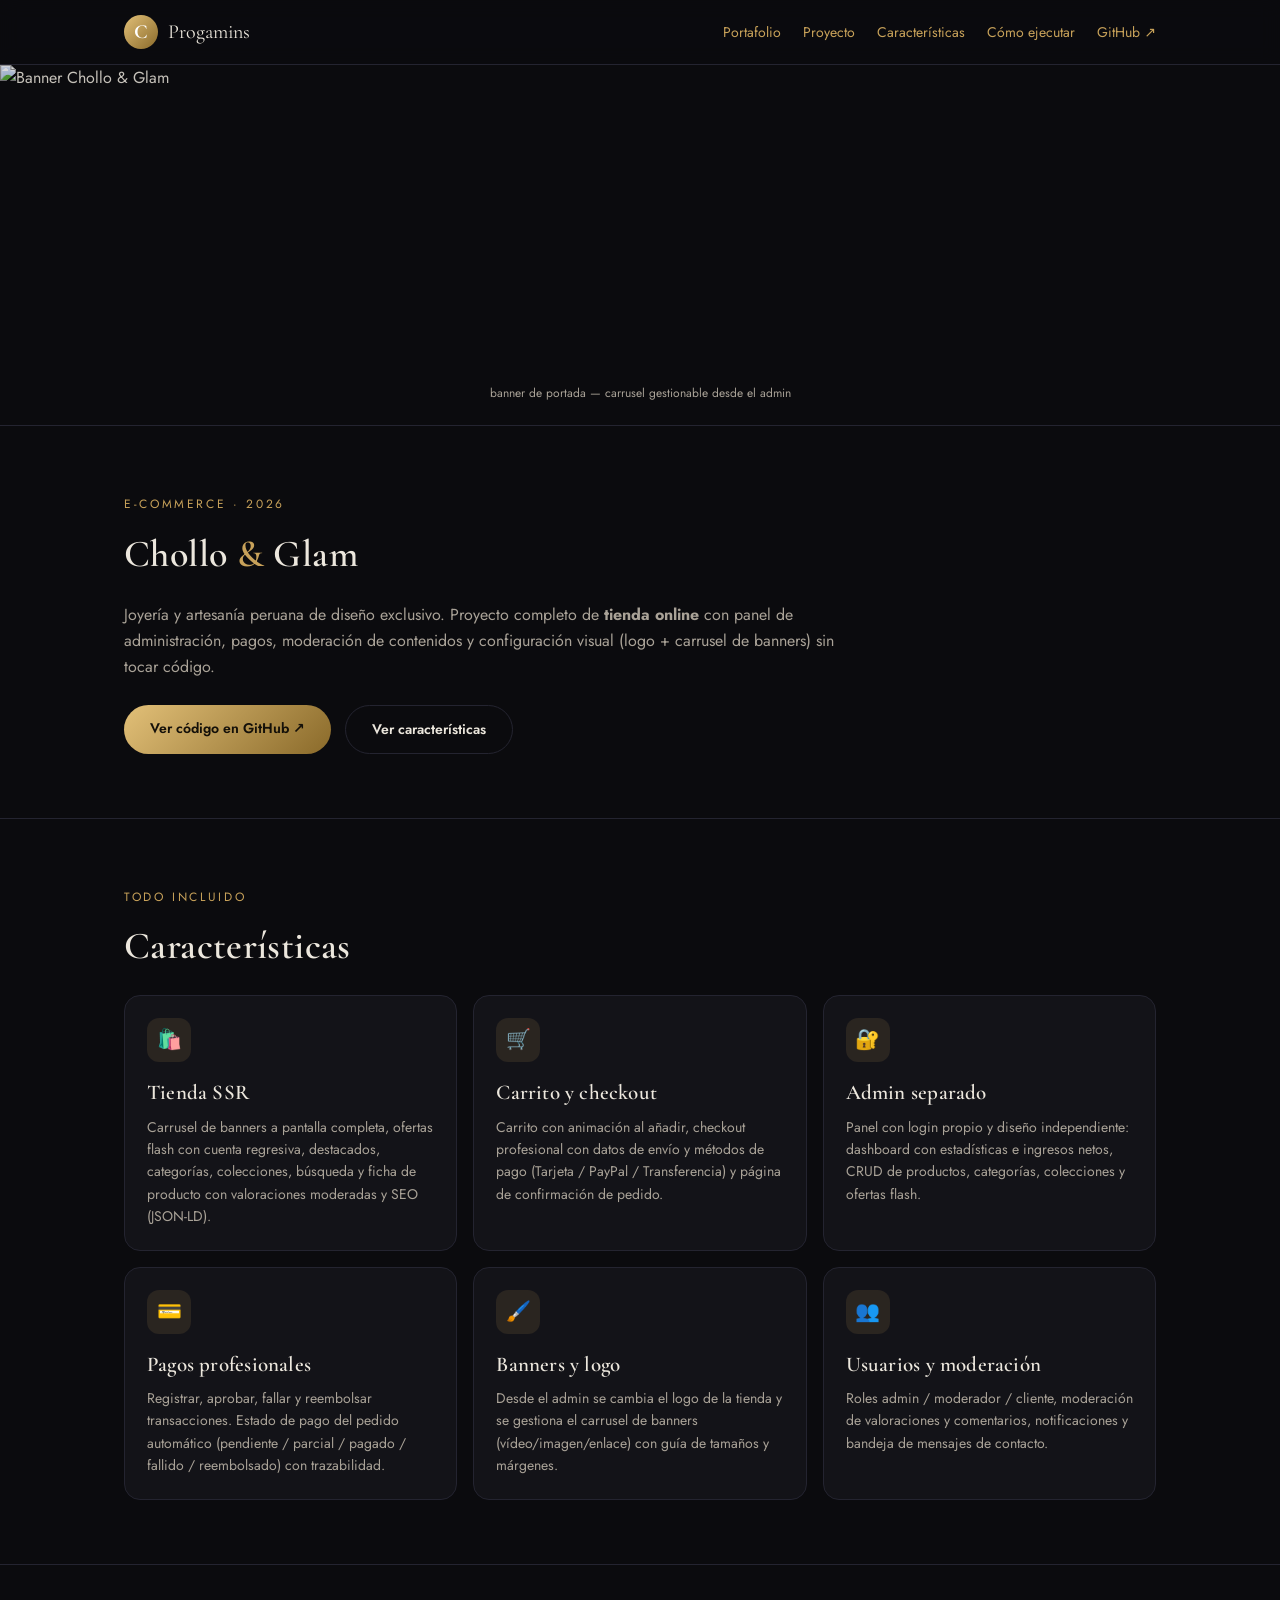
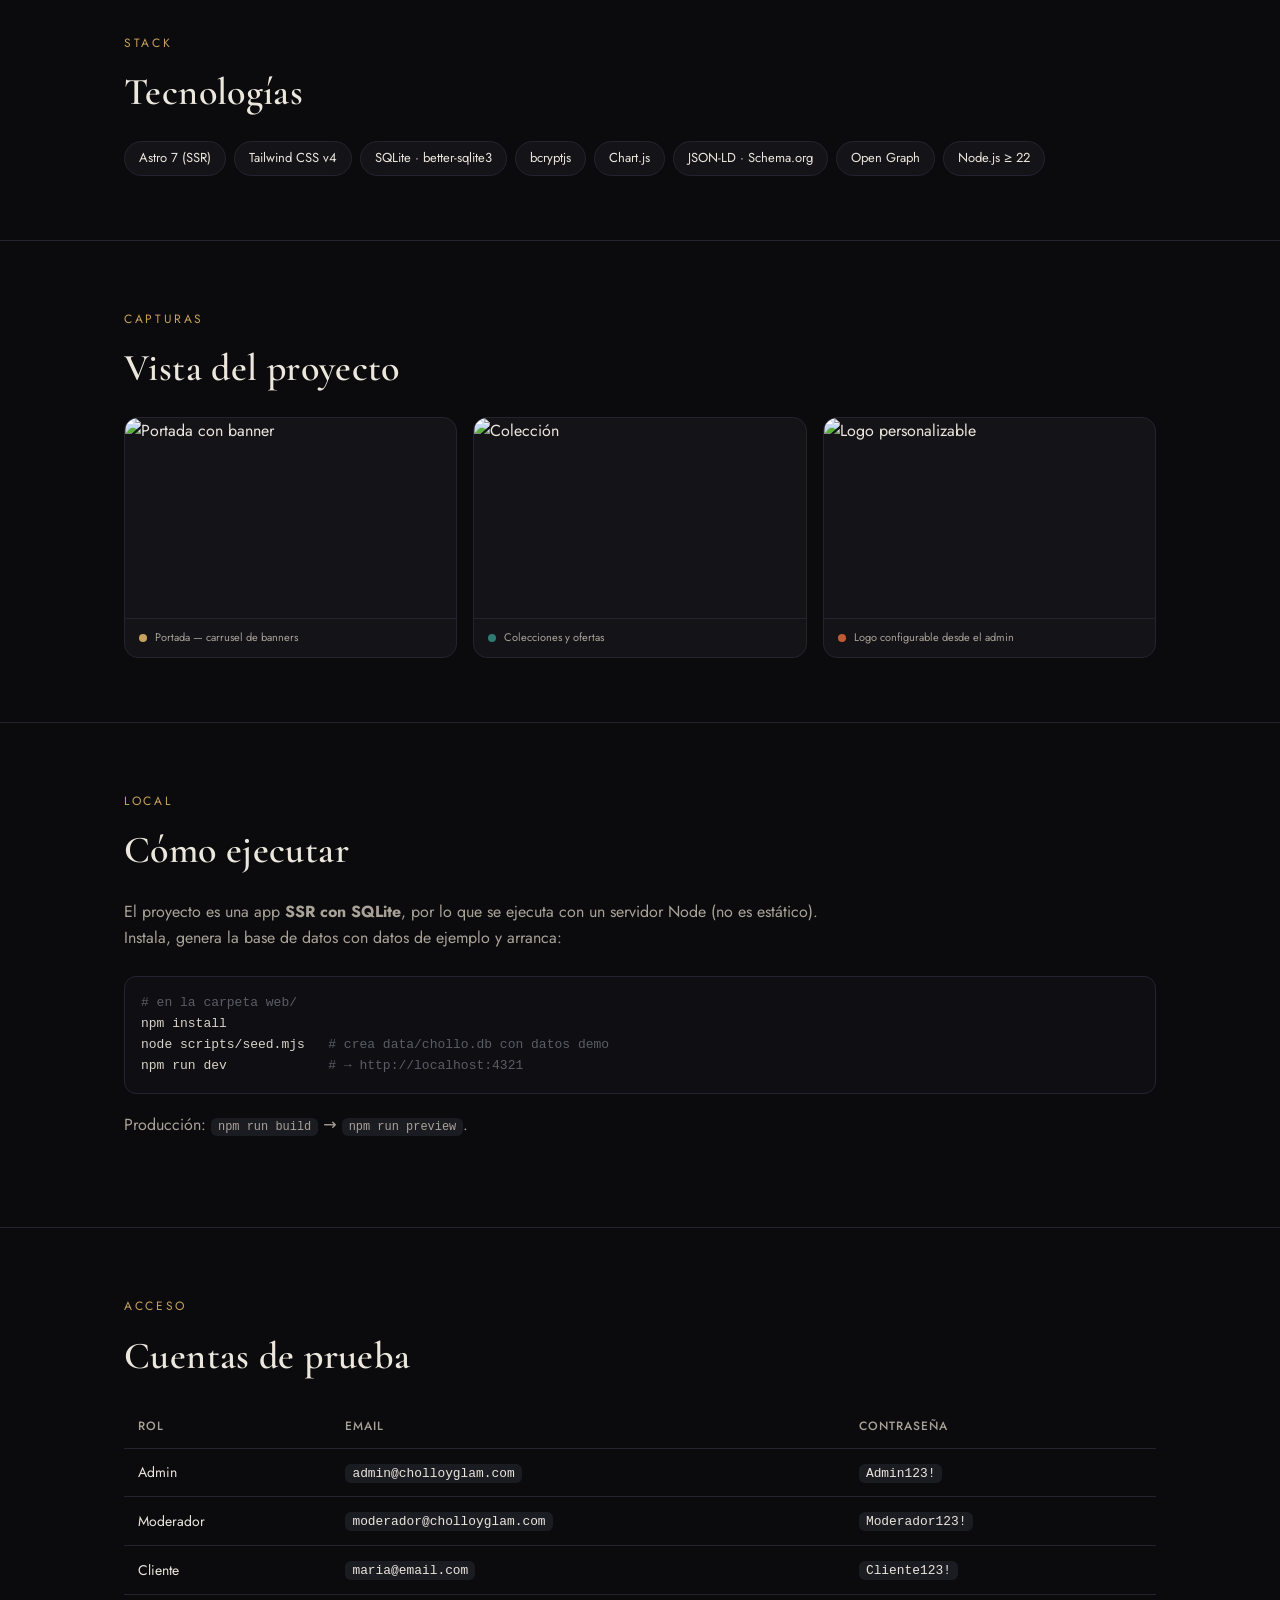
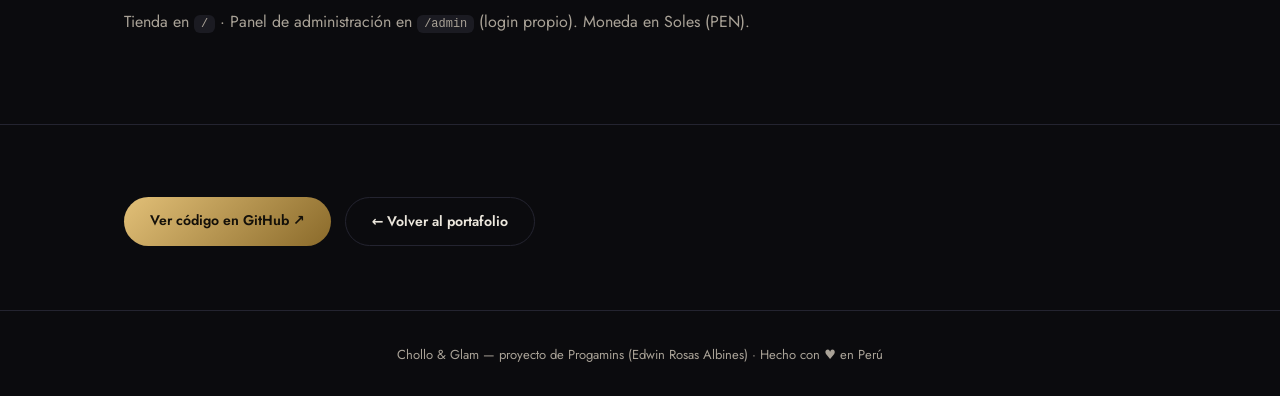
==== chollo/index.html @ 1656e934 "feat: anadir proyecto Chollo & Glam al portafolio - Pagina del proyecto en /chollo/ (explicacion com" ====
<!DOCTYPE html>
<html lang="es">
<head>
<meta charset="UTF-8">
<meta name="viewport" content="width=device-width, initial-scale=1.0">
<title>Chollo &amp; Glam · Joyería y artesanía peruana · Proyecto</title>
<meta name="description" content="Chollo & Glam — E-commerce de joyería peruana. Astro 7 SSR + Tailwind CSS v4 + SQLite. Tienda, panel admin con pagos, carrusel de banners y logo configurables.">
<meta name="robots" content="index, follow">
<meta name="theme-color" content="#0b0b0e">
<link rel="canonical" href="https://progamins.github.io/chollo/">
<meta property="og:type" content="website">
<meta property="og:title" content="Chollo & Glam · E-commerce de joyería peruana">
<meta property="og:description" content="Tienda SSR completa: Astro 7 + Tailwind CSS v4 + SQLite, con panel admin de pagos, moderación, carrusel de banners y logo configurables.">
<meta property="og:image" content="https://raw.githubusercontent.com/progamins/website/main/web/public/uploads/productos/banner1.png">
<link rel="preconnect" href="https://fonts.googleapis.com">
<link rel="preconnect" href="https://fonts.gstatic.com" crossorigin>
<link href="https://fonts.googleapis.com/css2?family=Cormorant+Garamond:wght@400;500;600;700&family=Jost:wght@300;400;500;600;700&display=swap" rel="stylesheet">
<style>
  :root{
    --bg:#0b0b0e; --panel:#131318; --panel2:#191920; --line:#242430;
    --gold:#c8a25a; --gold-l:#e2c078; --gold-d:#8a6a2a; --bronce:#c05a34; --ande:#2f7a72;
    --tx:#ece7dd; --mut:#a9a297;
  }
  *{box-sizing:border-box;margin:0;padding:0}
  body{background:var(--bg);color:var(--tx);font-family:'Jost',system-ui,sans-serif;line-height:1.6;-webkit-font-smoothing:antialiased}
  h1,h2,h3,.serif{font-family:'Cormorant Garamond',Georgia,serif;font-weight:600;letter-spacing:.01em}
  a{color:var(--gold);text-decoration:none}
  a:hover{color:var(--gold-l)}
  .wrap{max-width:1080px;margin:0 auto;padding:0 24px}
  .gold{color:var(--gold)}
  /* nav */
  nav{position:sticky;top:0;z-index:50;background:rgba(11,11,14,.86);backdrop-filter:blur(10px);border-bottom:1px solid var(--line)}
  .nav-in{display:flex;align-items:center;justify-content:space-between;height:64px}
  .brand{display:flex;align-items:center;gap:10px;color:var(--tx);font-family:'Cormorant Garamond',serif;font-size:20px}
  .logo{width:34px;height:34px;border-radius:50%;display:flex;align-items:center;justify-content:center;font-family:'Cormorant Garamond',serif;font-weight:700;color:#fff;background:linear-gradient(135deg,var(--gold-l),var(--gold-d))}
  .nav-links{display:flex;gap:22px;font-size:14px}
  .pill{border:1px solid var(--line);border-radius:999px;padding:2px 10px;font-size:11px;letter-spacing:.06em;text-transform:uppercase;color:var(--mut)}
  .pill-live{color:#7ddc87;border-color:#2c5233;background:rgba(125,220,135,.08)}
  /* hero banner */
  .banner{height:360px;overflow:hidden;position:relative;display:flex;align-items:flex-end}
  .banner img{position:absolute;inset:0;width:100%;height:100%;object-fit:cover;object-position:center}
  .banner .overlay{position:absolute;inset:0;background:linear-gradient(180deg,rgba(11,11,14,.15) 0%,rgba(11,11,14,.55) 60%,var(--bg) 100%)}
  .banner .cap{position:relative;z-index:2;padding:0 0 22px;font-size:12px;color:var(--mut)}
  /* sections */
  section{padding:64px 0;border-top:1px solid var(--line)}
  .kicker{font-size:12px;letter-spacing:.22em;text-transform:uppercase;color:var(--gold)}
  h2{font-size:38px;margin:8px 0 18px}
  .lead{color:var(--mut);max-width:720px;margin-bottom:26px}
  /* grid cards */
  .grid{display:grid;grid-template-columns:repeat(auto-fit,minmax(250px,1fr));gap:16px}
  .card{background:var(--panel);border:1px solid var(--line);border-radius:16px;padding:22px}
  .card .ic{width:44px;height:44px;border-radius:12px;display:flex;align-items:center;justify-content:center;font-size:20px;background:rgba(200,162,90,.12);margin-bottom:14px}
  .card h3{font-size:21px}
  .card p{color:var(--mut);font-size:14px;margin-top:6px}
  .chips{display:flex;flex-wrap:wrap;gap:8px}
  .chip{border:1px solid var(--line);background:var(--panel);border-radius:999px;padding:6px 14px;font-size:13px}
  /* media */
  .shots{display:grid;grid-template-columns:repeat(auto-fit,minmax(300px,1fr));gap:16px}
  .shot{background:var(--panel);border:1px solid var(--line);border-radius:14px;overflow:hidden}
  .shot img{width:100%;height:200px;object-fit:cover;display:block}
  .shot .bar{display:flex;align-items:center;gap:8px;padding:10px 14px;border-top:1px solid var(--line);font-size:11px;color:var(--mut)}
  .shot .bar .dot{width:8px;height:8px;border-radius:50%}
  /* code + table */
  pre{background:#0e0e13;border:1px solid var(--line);border-radius:12px;padding:16px;overflow-x:auto;font-size:13px;color:#d9d4c8}
  pre .c{color:#5c5c66}
  table{width:100%;border-collapse:collapse;font-size:14px}
  th,td{text-align:left;padding:12px 14px;border-bottom:1px solid var(--line)}
  th{color:var(--mut);font-weight:500;font-size:12px;text-transform:uppercase;letter-spacing:.08em}
  code{background:#1b1b22;border-radius:6px;padding:2px 7px;font-size:.92em}
  .btn{display:inline-block;border-radius:999px;padding:12px 26px;font-size:14px;font-weight:600}
  .btn-gold{background:linear-gradient(135deg,var(--gold-l),var(--gold-d));color:#141009}
  .btn-ghost{border:1px solid var(--line);color:var(--tx)}
  .cta{display:flex;gap:14px;flex-wrap:wrap;margin-top:8px}
  footer{border-top:1px solid var(--line);padding:34px 0;text-align:center;color:var(--mut);font-size:13px}
  @media(max-width:640px){ .banner{height:220px} h2{font-size:30px} .nav-links{display:none} }
</style>
</head>
<body>

<nav>
  <div class="wrap nav-in">
    <a class="brand" href="https://progamins.github.io/"><span class="logo">C</span> Progamins</a>
    <div class="nav-links">
      <a href="https://progamins.github.io/">Portafolio</a>
      <a href="#overview">Proyecto</a>
      <a href="#features">Características</a>
      <a href="#run">Cómo ejecutar</a>
      <a href="https://github.com/progamins/website" target="_blank" rel="noopener">GitHub ↗</a>
    </div>
  </div>
</nav>

<header class="banner">
  <img src="https://raw.githubusercontent.com/progamins/website/main/web/public/uploads/productos/banner1.png" alt="Banner Chollo & Glam">
  <div class="overlay"></div>
  <div class="wrap cap">banner de portada — carrusel gestionable desde el admin</div>
</header>

<section id="overview">
  <div class="wrap">
    <span class="kicker">E-commerce · 2026</span>
    <h2>Chollo <span class="gold">&amp;</span> Glam</h2>
    <p class="lead">Joyería y artesanía peruana de diseño exclusivo. Proyecto completo de <b>tienda online</b> con panel de administración, pagos, moderación de contenidos y configuración visual (logo + carrusel de banners) sin tocar código.</p>
    <div class="cta">
      <a class="btn btn-gold" href="https://github.com/progamins/website" target="_blank" rel="noopener">Ver código en GitHub ↗</a>
      <a class="btn btn-ghost" href="#features">Ver características</a>
    </div>
  </div>
</section>

<section id="features">
  <div class="wrap">
    <span class="kicker">Todo incluido</span>
    <h2>Características</h2>
    <div class="grid">
      <div class="card"><div class="ic">🛍️</div><h3>Tienda SSR</h3><p>Carrusel de banners a pantalla completa, ofertas flash con cuenta regresiva, destacados, categorías, colecciones, búsqueda y ficha de producto con valoraciones moderadas y SEO (JSON-LD).</p></div>
      <div class="card"><div class="ic">🛒</div><h3>Carrito y checkout</h3><p>Carrito con animación al añadir, checkout profesional con datos de envío y métodos de pago (Tarjeta / PayPal / Transferencia) y página de confirmación de pedido.</p></div>
      <div class="card"><div class="ic">🔐</div><h3>Admin separado</h3><p>Panel con login propio y diseño independiente: dashboard con estadísticas e ingresos netos, CRUD de productos, categorías, colecciones y ofertas flash.</p></div>
      <div class="card"><div class="ic">💳</div><h3>Pagos profesionales</h3><p>Registrar, aprobar, fallar y reembolsar transacciones. Estado de pago del pedido automático (pendiente / parcial / pagado / fallido / reembolsado) con trazabilidad.</p></div>
      <div class="card"><div class="ic">🖌️</div><h3>Banners y logo</h3><p>Desde el admin se cambia el logo de la tienda y se gestiona el carrusel de banners (vídeo/imagen/enlace) con guía de tamaños y márgenes.</p></div>
      <div class="card"><div class="ic">👥</div><h3>Usuarios y moderación</h3><p>Roles admin / moderador / cliente, moderación de valoraciones y comentarios, notificaciones y bandeja de mensajes de contacto.</p></div>
    </div>
  </div>
</section>

<section>
  <div class="wrap">
    <span class="kicker">Stack</span>
    <h2>Tecnologías</h2>
    <div class="chips">
      <span class="chip">Astro 7 (SSR)</span><span class="chip">Tailwind CSS v4</span><span class="chip">SQLite · better-sqlite3</span><span class="chip">bcryptjs</span><span class="chip">Chart.js</span><span class="chip">JSON-LD · Schema.org</span><span class="chip">Open Graph</span><span class="chip">Node.js ≥ 22</span>
    </div>
  </div>
</section>

<section>
  <div class="wrap">
    <span class="kicker">Capturas</span>
    <h2>Vista del proyecto</h2>
    <div class="shots">
      <div class="shot">
        <img src="https://raw.githubusercontent.com/progamins/website/main/web/public/uploads/productos/banner1.png" alt="Portada con banner" loading="lazy">
        <div class="bar"><span class="dot" style="background:var(--gold)"></span> Portada — carrusel de banners</div>
      </div>
      <div class="shot">
        <img src="https://raw.githubusercontent.com/progamins/website/main/web/public/uploads/productos/coleccionE.png" alt="Colección" loading="lazy">
        <div class="bar"><span class="dot" style="background:var(--ande)"></span> Colecciones y ofertas</div>
      </div>
      <div class="shot">
        <img src="https://raw.githubusercontent.com/progamins/website/main/web/public/uploads/productos/haruki_logo.png" alt="Logo personalizable" loading="lazy">
        <div class="bar"><span class="dot" style="background:var(--bronce)"></span> Logo configurable desde el admin</div>
      </div>
    </div>
  </div>
</section>

<section id="run">
  <div class="wrap">
    <span class="kicker">Local</span>
    <h2>Cómo ejecutar</h2>
    <p class="lead">El proyecto es una app <b>SSR con SQLite</b>, por lo que se ejecuta con un servidor Node (no es estático). Instala, genera la base de datos con datos de ejemplo y arranca:</p>
    <pre><span class="c"># en la carpeta web/</span>
npm install
node scripts/seed.mjs   <span class="c"># crea data/chollo.db con datos demo</span>
npm run dev             <span class="c"># → http://localhost:4321</span></pre>
    <p class="lead" style="margin-top:18px">Producción: <code>npm run build</code> → <code>npm run preview</code>.</p>
  </div>
</section>

<section>
  <div class="wrap">
    <span class="kicker">Acceso</span>
    <h2>Cuentas de prueba</h2>
    <table>
      <thead><tr><th>Rol</th><th>Email</th><th>Contraseña</th></tr></thead>
      <tbody>
        <tr><td>Admin</td><td><code>admin@cholloyglam.com</code></td><td><code>Admin123!</code></td></tr>
        <tr><td>Moderador</td><td><code>moderador@cholloyglam.com</code></td><td><code>Moderador123!</code></td></tr>
        <tr><td>Cliente</td><td><code>maria@email.com</code></td><td><code>Cliente123!</code></td></tr>
      </tbody>
    </table>
    <p class="lead" style="margin-top:14px">Tienda en <code>/</code> · Panel de administración en <code>/admin</code> (login propio). Moneda en Soles (PEN).</p>
  </div>
</section>

<section>
  <div class="wrap">
    <div class="cta">
      <a class="btn btn-gold" href="https://github.com/progamins/website" target="_blank" rel="noopener">Ver código en GitHub ↗</a>
      <a class="btn btn-ghost" href="https://progamins.github.io/">← Volver al portafolio</a>
    </div>
  </div>
</section>

<footer>
  <div class="wrap">Chollo &amp; Glam — proyecto de Progamins (Edwin Rosas Albines) · Hecho con ♥ en Perú</div>
</footer>

</body>
</html>
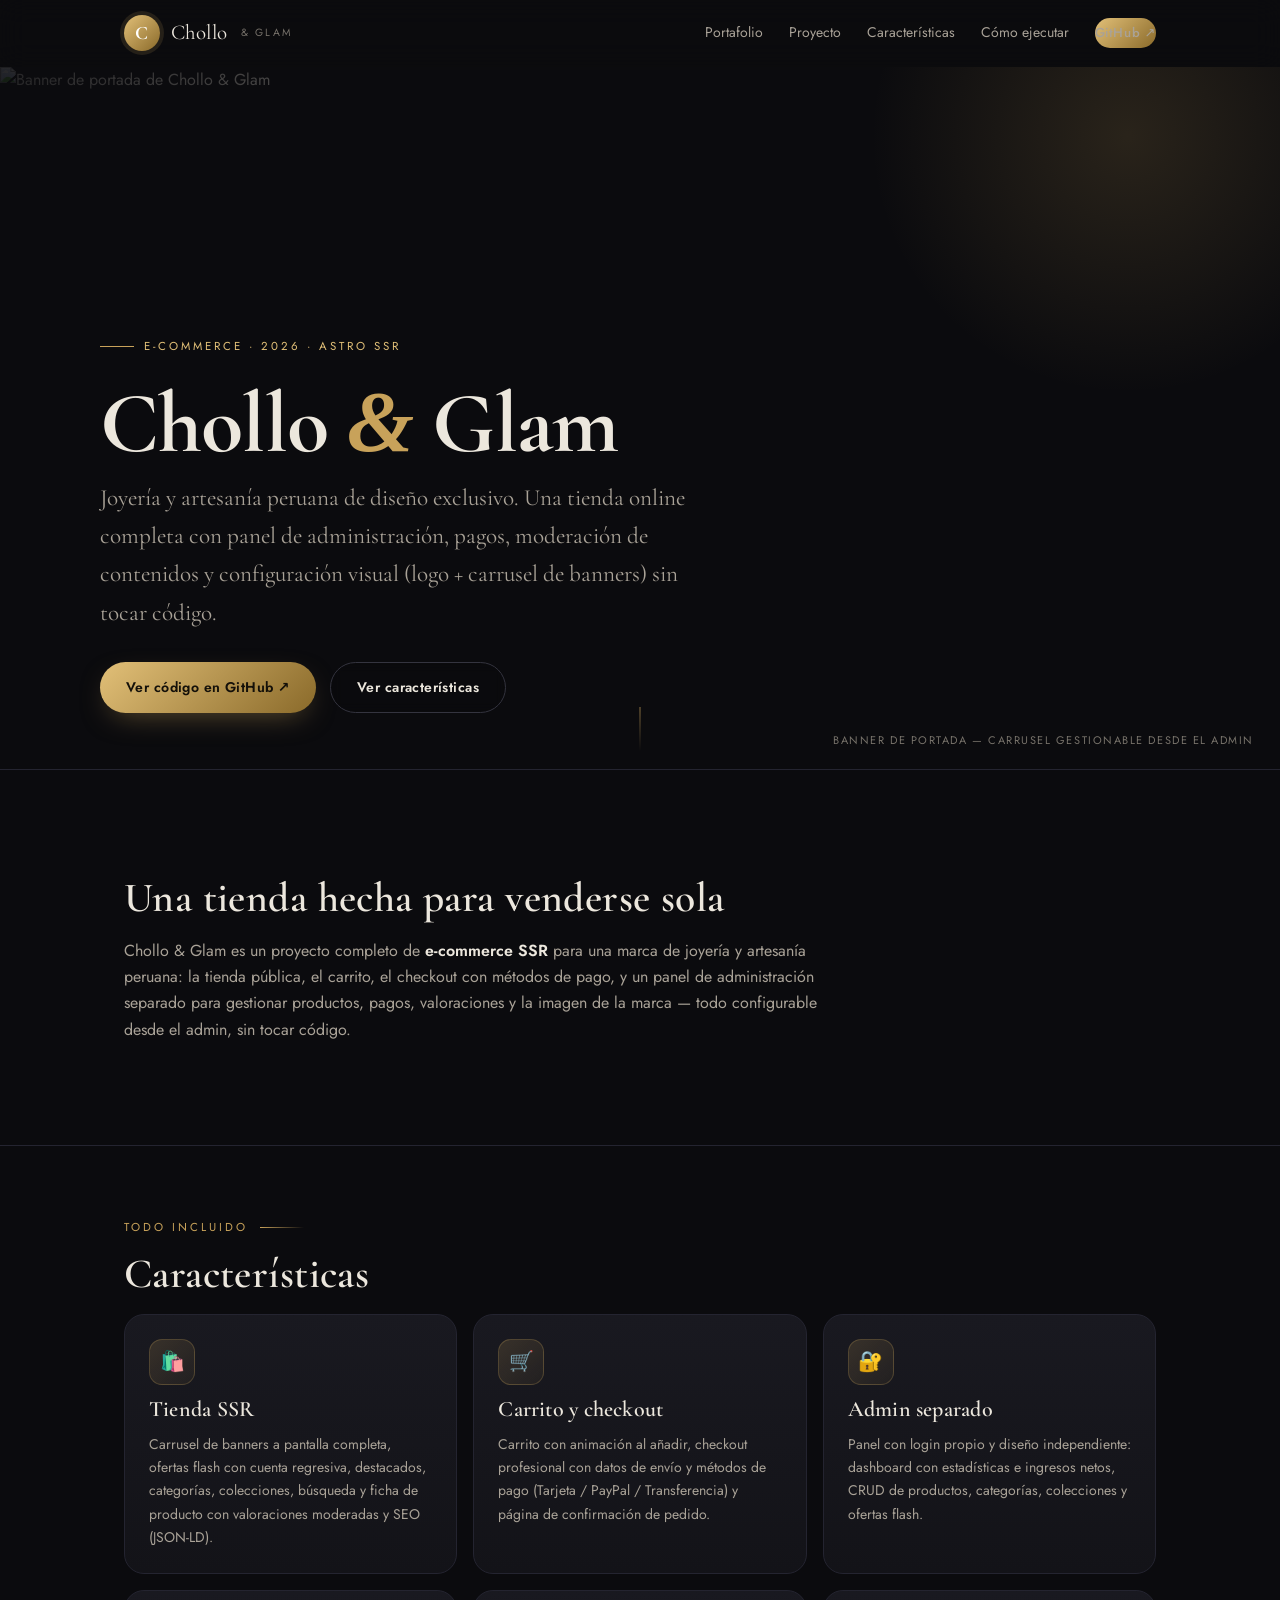
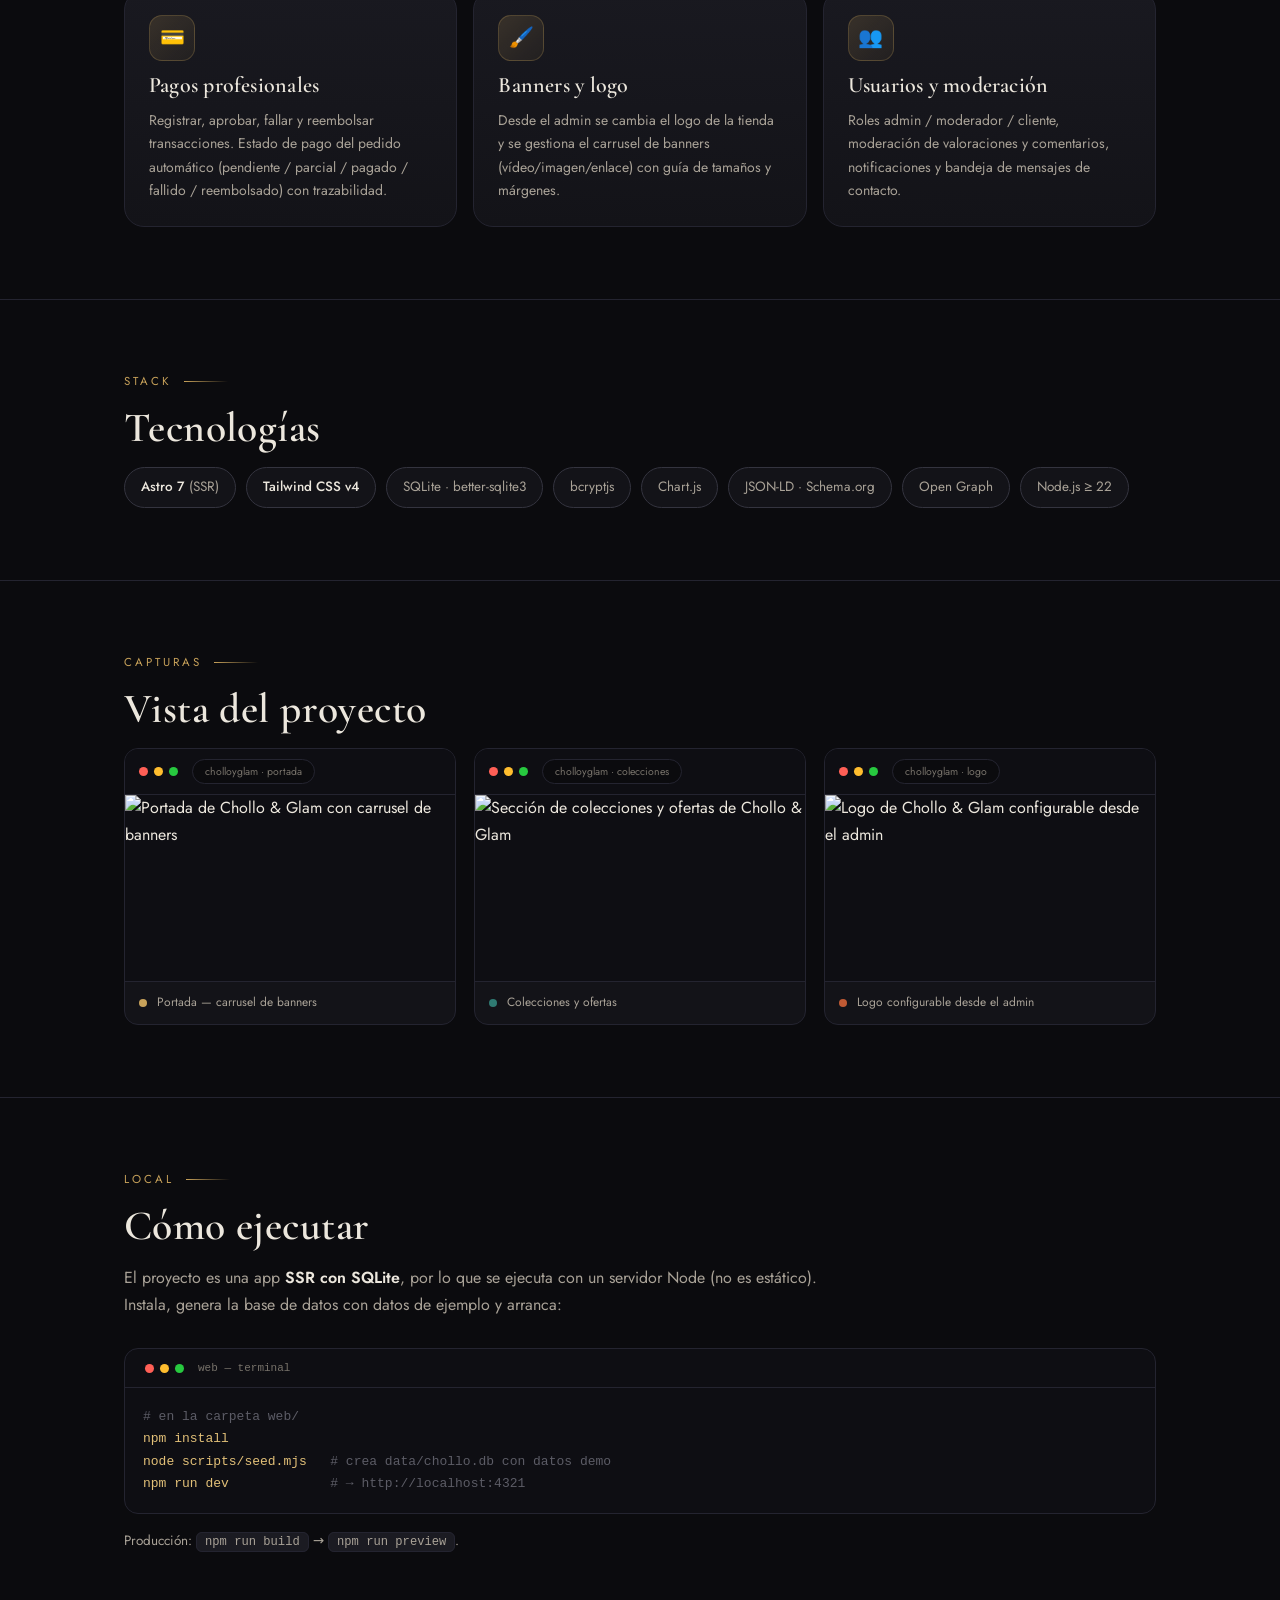
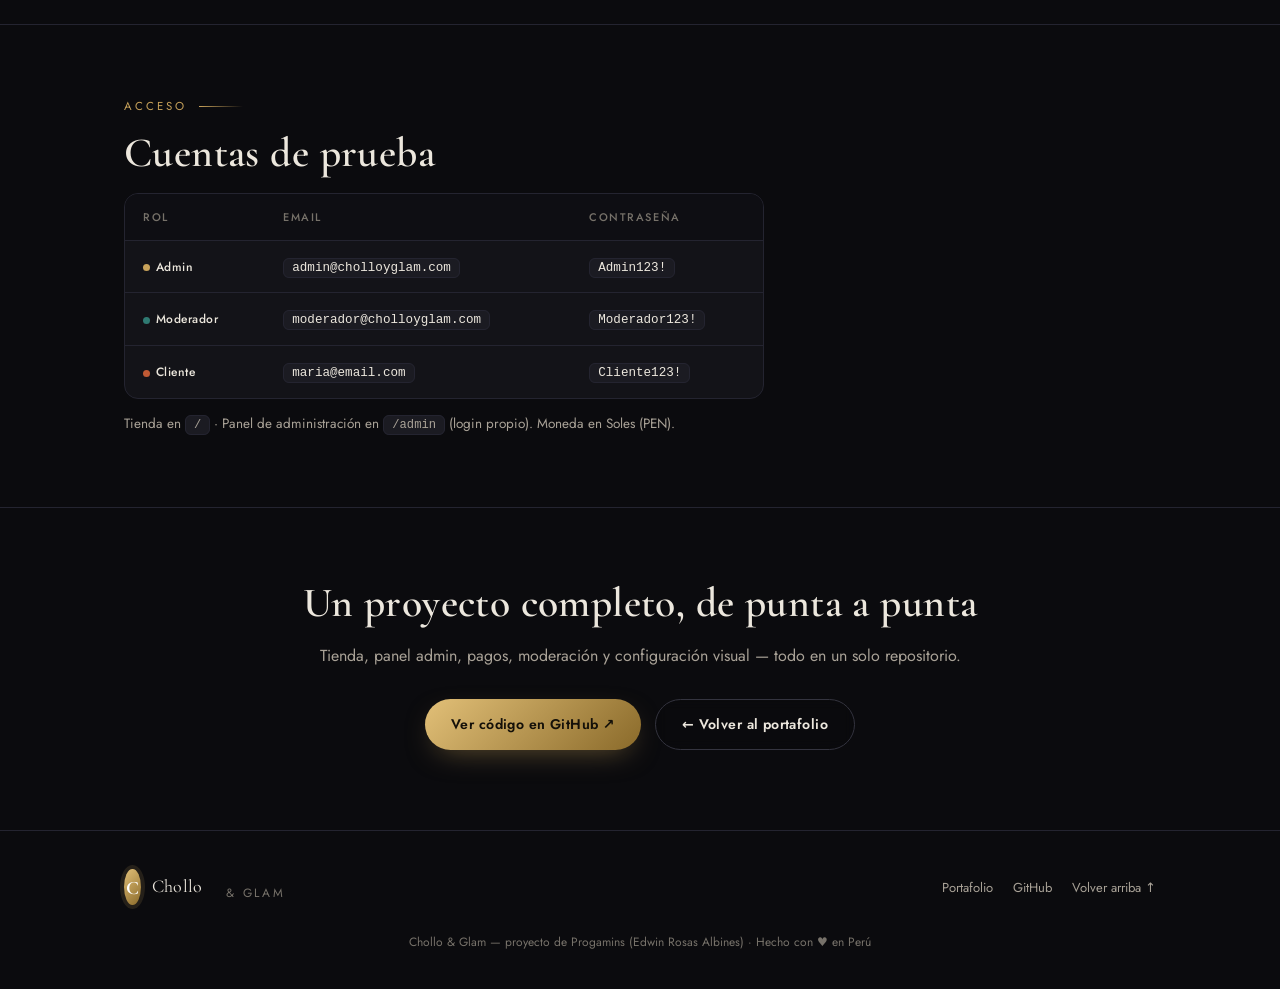
==== commit 9a88db02: "feat: rediseña la página del proyecto Chollo & Glam" ====
--- a/chollo/index.html
+++ b/chollo/index.html
@@ -17,137 +17,239 @@
 <link href="https://fonts.googleapis.com/css2?family=Cormorant+Garamond:wght@400;500;600;700&family=Jost:wght@300;400;500;600;700&display=swap" rel="stylesheet">
 <style>
   :root{
-    --bg:#0b0b0e; --panel:#131318; --panel2:#191920; --line:#242430;
+    --bg:#0b0b0e; --panel:#131318; --panel2:#191920; --line:#242430; --line-strong:#34343f;
     --gold:#c8a25a; --gold-l:#e2c078; --gold-d:#8a6a2a; --bronce:#c05a34; --ande:#2f7a72;
-    --tx:#ece7dd; --mut:#a9a297;
-  }
-  *{box-sizing:border-box;margin:0;padding:0}
-  body{background:var(--bg);color:var(--tx);font-family:'Jost',system-ui,sans-serif;line-height:1.6;-webkit-font-smoothing:antialiased}
-  h1,h2,h3,.serif{font-family:'Cormorant Garamond',Georgia,serif;font-weight:600;letter-spacing:.01em}
+    --tx:#ece7dd; --mut:#a9a297; --dim:#77726a;
+    --ease:cubic-bezier(0.16,1,0.30,1);
+    --r-sm:10px; --r-md:14px; --r-lg:20px; --r-pill:999px;
+  }
+  *,*::before,*::after{box-sizing:border-box;margin:0;padding:0}
+  html{scroll-behavior:smooth;scroll-padding-top:84px}
+  body{background:var(--bg);color:var(--tx);font-family:'Jost',system-ui,sans-serif;line-height:1.65;-webkit-font-smoothing:antialiased;overflow-x:hidden}
+  h1,h2,h3,.serif{font-family:'Cormorant Garamond',Georgia,serif;font-weight:600;letter-spacing:.01em;line-height:1.12}
   a{color:var(--gold);text-decoration:none}
   a:hover{color:var(--gold-l)}
+  img{display:block;max-width:100%}
+  ::selection{background:rgba(200,162,90,.30)}
+  :focus-visible{outline:2px solid var(--gold);outline-offset:3px;border-radius:4px}
   .wrap{max-width:1080px;margin:0 auto;padding:0 24px}
   .gold{color:var(--gold)}
-  /* nav */
-  nav{position:sticky;top:0;z-index:50;background:rgba(11,11,14,.86);backdrop-filter:blur(10px);border-bottom:1px solid var(--line)}
-  .nav-in{display:flex;align-items:center;justify-content:space-between;height:64px}
-  .brand{display:flex;align-items:center;gap:10px;color:var(--tx);font-family:'Cormorant Garamond',serif;font-size:20px}
-  .logo{width:34px;height:34px;border-radius:50%;display:flex;align-items:center;justify-content:center;font-family:'Cormorant Garamond',serif;font-weight:700;color:#fff;background:linear-gradient(135deg,var(--gold-l),var(--gold-d))}
-  .nav-links{display:flex;gap:22px;font-size:14px}
-  .pill{border:1px solid var(--line);border-radius:999px;padding:2px 10px;font-size:11px;letter-spacing:.06em;text-transform:uppercase;color:var(--mut)}
+
+  /* ── Skip link ── */
+  .skip{position:fixed;top:-60px;left:16px;z-index:200;background:var(--panel2);border:1px solid var(--line-strong);padding:10px 16px;font-size:13px;border-radius:var(--r-sm);transition:top .2s}
+  .skip:focus{top:16px;color:var(--tx)}
+
+  /* ── Nav ── */
+  nav{position:sticky;top:0;z-index:100;background:rgba(11,11,14,.82);backdrop-filter:blur(14px) saturate(160%);-webkit-backdrop-filter:blur(14px) saturate(160%);border-bottom:1px solid transparent;transition:border-color .3s,background .3s}
+  nav.scrolled{border-bottom-color:var(--line)}
+  .nav-in{display:flex;align-items:center;justify-content:space-between;height:66px}
+  .brand{display:flex;align-items:center;gap:11px;color:var(--tx);font-family:'Cormorant Garamond',serif;font-size:21px;letter-spacing:.02em}
+  .brand small{font-family:'Jost',sans-serif;font-size:10.5px;letter-spacing:.22em;text-transform:uppercase;color:var(--dim);margin-left:2px}
+  .logo{width:36px;height:36px;border-radius:50%;display:flex;align-items:center;justify-content:center;font-family:'Cormorant Garamond',serif;font-weight:700;font-size:19px;color:#fff;background:linear-gradient(135deg,var(--gold-l),var(--gold-d));box-shadow:0 0 0 4px rgba(200,162,90,.14)}
+  .nav-links{display:flex;align-items:center;gap:26px;font-size:14px}
+  .nav-links a{color:var(--mut);position:relative;padding:4px 0;transition:color .2s}
+  .nav-links a::after{content:"";position:absolute;left:0;bottom:-2px;width:100%;height:1px;background:var(--gold);transform:scaleX(0);transform-origin:left;transition:transform .25s var(--ease)}
+  .nav-links a:hover,.nav-links a.active{color:var(--tx)}
+  .nav-links a:hover::after,.nav-links a.active::after{transform:scaleX(1)}
+  .pill{border:1px solid var(--line-strong);border-radius:var(--r-pill);padding:2px 11px;font-size:10.5px;letter-spacing:.08em;text-transform:uppercase;color:var(--mut);white-space:nowrap}
   .pill-live{color:#7ddc87;border-color:#2c5233;background:rgba(125,220,135,.08)}
-  /* hero banner */
-  .banner{height:360px;overflow:hidden;position:relative;display:flex;align-items:flex-end}
-  .banner img{position:absolute;inset:0;width:100%;height:100%;object-fit:cover;object-position:center}
-  .banner .overlay{position:absolute;inset:0;background:linear-gradient(180deg,rgba(11,11,14,.15) 0%,rgba(11,11,14,.55) 60%,var(--bg) 100%)}
-  .banner .cap{position:relative;z-index:2;padding:0 0 22px;font-size:12px;color:var(--mut)}
-  /* sections */
-  section{padding:64px 0;border-top:1px solid var(--line)}
-  .kicker{font-size:12px;letter-spacing:.22em;text-transform:uppercase;color:var(--gold)}
-  h2{font-size:38px;margin:8px 0 18px}
-  .lead{color:var(--mut);max-width:720px;margin-bottom:26px}
-  /* grid cards */
-  .grid{display:grid;grid-template-columns:repeat(auto-fit,minmax(250px,1fr));gap:16px}
-  .card{background:var(--panel);border:1px solid var(--line);border-radius:16px;padding:22px}
-  .card .ic{width:44px;height:44px;border-radius:12px;display:flex;align-items:center;justify-content:center;font-size:20px;background:rgba(200,162,90,.12);margin-bottom:14px}
-  .card h3{font-size:21px}
-  .card p{color:var(--mut);font-size:14px;margin-top:6px}
-  .chips{display:flex;flex-wrap:wrap;gap:8px}
-  .chip{border:1px solid var(--line);background:var(--panel);border-radius:999px;padding:6px 14px;font-size:13px}
-  /* media */
-  .shots{display:grid;grid-template-columns:repeat(auto-fit,minmax(300px,1fr));gap:16px}
-  .shot{background:var(--panel);border:1px solid var(--line);border-radius:14px;overflow:hidden}
-  .shot img{width:100%;height:200px;object-fit:cover;display:block}
-  .shot .bar{display:flex;align-items:center;gap:8px;padding:10px 14px;border-top:1px solid var(--line);font-size:11px;color:var(--mut)}
-  .shot .bar .dot{width:8px;height:8px;border-radius:50%}
-  /* code + table */
-  pre{background:#0e0e13;border:1px solid var(--line);border-radius:12px;padding:16px;overflow-x:auto;font-size:13px;color:#d9d4c8}
+  .nav-cta{font-size:13px;font-weight:500;letter-spacing:.04em;background:linear-gradient(135deg,var(--gold-l),var(--gold-d));color:#141009;padding:9px 18px;border-radius:var(--r-pill);transition:transform .2s var(--ease),opacity .2s;white-space:nowrap}
+  .nav-cta:hover{color:#141009;opacity:.9;transform:translateY(-1px)}
+  @media(max-width:820px){ .nav-links{display:none} }
+
+  /* ── Hero ── */
+  .hero{position:relative;min-height:78vh;display:flex;align-items:flex-end;overflow:hidden}
+  .hero img.bg{position:absolute;inset:0;width:100%;height:100%;object-fit:cover;object-position:center}
+  .hero::before{content:"";position:absolute;inset:0;z-index:1;background:
+    linear-gradient(90deg,rgba(11,11,14,.88) 0%,rgba(11,11,14,.55) 45%,rgba(11,11,14,.18) 75%),
+    linear-gradient(0deg,rgba(11,11,14,.92) 0%,rgba(11,11,14,.35) 40%,rgba(11,11,14,.05) 100%)}
+  .hero::after{content:"";position:absolute;z-index:1;top:-30%;right:-10%;width:560px;height:560px;border-radius:50%;background:radial-gradient(circle,rgba(200,162,90,.16),transparent 65%);pointer-events:none}
+  .hero-in{position:relative;z-index:2;width:100%;padding:120px 0 56px}
+  .hero-kick{display:inline-flex;align-items:center;gap:10px;font-size:11.5px;letter-spacing:.26em;text-transform:uppercase;color:var(--gold-l);margin-bottom:18px}
+  .hero-kick::before{content:"";width:34px;height:1px;background:var(--gold)}
+  h1{font-size:clamp(3rem,9vw,5.4rem);font-weight:700;letter-spacing:-.01em;margin-bottom:6px}
+  h1 .amp{color:var(--gold);font-style:italic}
+  .hero-sub{font-family:'Cormorant Garamond',serif;font-size:clamp(1.15rem,2.4vw,1.45rem);color:var(--mut);max-width:56ch;margin-bottom:30px}
+  .cta{display:flex;gap:14px;flex-wrap:wrap}
+  .btn{display:inline-flex;align-items:center;gap:8px;border-radius:var(--r-pill);padding:13px 26px;font-size:14px;font-weight:600;letter-spacing:.03em;transition:transform .2s var(--ease),opacity .2s,border-color .2s;white-space:nowrap}
+  .btn:hover{transform:translateY(-2px)}
+  .btn-gold{background:linear-gradient(135deg,var(--gold-l),var(--gold-d));color:#141009;box-shadow:0 10px 30px -12px rgba(200,162,90,.55)}
+  .btn-gold:hover{color:#141009;opacity:.92}
+  .btn-ghost{border:1px solid var(--line-strong);color:var(--tx);background:rgba(11,11,14,.35);backdrop-filter:blur(6px)}
+  .btn-ghost:hover{border-color:var(--gold);color:var(--gold-l)}
+  .hero-cap{position:absolute;right:26px;bottom:20px;z-index:2;font-size:11px;letter-spacing:.14em;text-transform:uppercase;color:var(--dim)}
+  .scroll-hint{position:absolute;left:50%;bottom:18px;transform:translateX(-50%);z-index:2;width:1px;height:44px;background:linear-gradient(180deg,var(--gold),transparent);opacity:.7;animation:drift 2.4s var(--ease) infinite}
+  @keyframes drift{0%,100%{transform:translate(-50%,0);opacity:.7}50%{transform:translate(-50%,8px);opacity:.25}}
+  @media(max-width:640px){ .hero{min-height:68vh} .hero-in{padding:96px 0 44px} .hero-cap{display:none} }
+
+  /* ── Sections ── */
+  section{padding:72px 0;border-top:1px solid var(--line)}
+  .kicker{display:flex;align-items:center;gap:12px;font-size:11.5px;letter-spacing:.26em;text-transform:uppercase;color:var(--gold);margin-bottom:14px}
+  .kicker::after{content:"";width:44px;height:1px;background:linear-gradient(90deg,var(--gold),transparent)}
+  h2{font-size:clamp(1.9rem,4.4vw,2.6rem);margin-bottom:16px}
+  .lead{color:var(--mut);max-width:720px;margin-bottom:30px;font-size:16px}
+  .lead b{color:var(--tx);font-weight:600}
+  @media(max-width:640px){ section{padding:56px 0} }
+
+  /* ── Feature cards ── */
+  .grid{display:grid;grid-template-columns:repeat(auto-fit,minmax(280px,1fr));gap:16px}
+  .card{background:linear-gradient(180deg,var(--panel2),var(--panel));border:1px solid var(--line);border-radius:var(--r-lg);padding:24px;display:flex;flex-direction:column;gap:12px;transition:transform .3s var(--ease),border-color .3s,box-shadow .3s}
+  .card:hover{transform:translateY(-4px);border-color:var(--line-strong);box-shadow:0 18px 44px -22px rgba(0,0,0,.65)}
+  .card .ic{width:46px;height:46px;border-radius:13px;display:flex;align-items:center;justify-content:center;font-size:20px;background:linear-gradient(135deg,rgba(200,162,90,.18),rgba(200,162,90,.06));border:1px solid rgba(200,162,90,.25)}
+  .card h3{font-size:22px}
+  .card p{color:var(--mut);font-size:14px;flex:1}
+
+  /* ── Tech chips ── */
+  .chips{display:flex;flex-wrap:wrap;gap:10px}
+  .chip{border:1px solid var(--line-strong);background:var(--panel);border-radius:var(--r-pill);padding:8px 16px;font-size:13.5px;color:var(--mut);transition:border-color .2s,color .2s}
+  .chip:hover{border-color:var(--gold);color:var(--gold-l)}
+  .chip b{color:var(--tx);font-weight:500}
+
+  /* ── Screenshots: browser frames ── */
+  .shots{display:grid;grid-template-columns:repeat(auto-fit,minmax(300px,1fr));gap:18px}
+  .shot{background:var(--panel);border:1px solid var(--line);border-radius:var(--r-md);overflow:hidden;transition:transform .3s var(--ease),border-color .3s,box-shadow .3s}
+  .shot:hover{transform:translateY(-3px);border-color:var(--line-strong);box-shadow:0 18px 44px -22px rgba(0,0,0,.6)}
+  .shot .top{display:flex;align-items:center;gap:8px;padding:10px 14px;background:#0e0e13;border-bottom:1px solid var(--line)}
+  .shot .top .dots{display:flex;gap:6px}
+  .shot .top .dots i{width:9px;height:9px;border-radius:50%;display:block}
+  .shot .top .dots i:nth-child(1){background:#ff5f56}.shot .top .dots i:nth-child(2){background:#ffbd2e}.shot .top .dots i:nth-child(3){background:#27c93f}
+  .shot .top .url{font-size:10.5px;color:var(--dim);background:var(--bg);border:1px solid var(--line);border-radius:var(--r-pill);padding:3px 12px;margin-left:6px;white-space:nowrap;overflow:hidden;text-overflow:ellipsis;max-width:180px}
+  .shot img{width:100%;aspect-ratio:16/9;object-fit:cover;object-position:center top;display:block;background:#0e0e13}
+  .shot .bar{display:flex;align-items:center;gap:10px;padding:11px 14px;border-top:1px solid var(--line);font-size:12px;color:var(--mut)}
+  .shot .bar .dot{width:8px;height:8px;border-radius:50%;flex-shrink:0}
+
+  /* ── Terminal / code ── */
+  .term{background:#0e0e13;border:1px solid var(--line);border-radius:var(--r-md);overflow:hidden}
+  .term .tbar{display:flex;align-items:center;gap:8px;padding:10px 14px;border-bottom:1px solid var(--line);font-size:11px;color:var(--dim)}
+  .term .tbar .dots{display:flex;gap:6px}
+  .term .tbar .dots i{width:9px;height:9px;border-radius:50%;display:block}
+  .term .tbar .dots i:nth-child(1){background:#ff5f56}.term .tbar .dots i:nth-child(2){background:#ffbd2e}.term .tbar .dots i:nth-child(3){background:#27c93f}
+  .term .tbar span{margin-left:6px;font-family:ui-monospace,SFMono-Regular,Menlo,monospace}
+  pre{background:transparent;padding:18px;overflow-x:auto;font-size:13px;line-height:1.7;color:#d9d4c8;font-family:ui-monospace,SFMono-Regular,Menlo,monospace}
   pre .c{color:#5c5c66}
+  pre .cmd{color:var(--gold-l)}
+
+  /* ── Table (demo accounts) ── */
+  .table-wrap{background:var(--panel);border:1px solid var(--line);border-radius:var(--r-md);overflow:hidden;max-width:640px}
   table{width:100%;border-collapse:collapse;font-size:14px}
-  th,td{text-align:left;padding:12px 14px;border-bottom:1px solid var(--line)}
-  th{color:var(--mut);font-weight:500;font-size:12px;text-transform:uppercase;letter-spacing:.08em}
-  code{background:#1b1b22;border-radius:6px;padding:2px 7px;font-size:.92em}
-  .btn{display:inline-block;border-radius:999px;padding:12px 26px;font-size:14px;font-weight:600}
-  .btn-gold{background:linear-gradient(135deg,var(--gold-l),var(--gold-d));color:#141009}
-  .btn-ghost{border:1px solid var(--line);color:var(--tx)}
-  .cta{display:flex;gap:14px;flex-wrap:wrap;margin-top:8px}
-  footer{border-top:1px solid var(--line);padding:34px 0;text-align:center;color:var(--mut);font-size:13px}
-  @media(max-width:640px){ .banner{height:220px} h2{font-size:30px} .nav-links{display:none} }
+  th,td{text-align:left;padding:14px 18px;border-bottom:1px solid var(--line)}
+  tr:last-child td{border-bottom:0}
+  th{color:var(--dim);font-weight:500;font-size:11px;text-transform:uppercase;letter-spacing:.14em;background:#0e0e13}
+  code{background:#1b1b22;border:1px solid var(--line);border-radius:6px;padding:2px 8px;font-size:.9em;font-family:ui-monospace,SFMono-Regular,Menlo,monospace}
+  .role{display:inline-flex;align-items:center;gap:6px;font-size:12px;font-weight:500;letter-spacing:.04em}
+  .role::before{content:"";width:7px;height:7px;border-radius:50%}
+  .role-admin::before{background:var(--gold)}
+  .role-mod::before{background:var(--ande)}
+  .role-cli::before{background:var(--bronce)}
+  .note{margin-top:14px;font-size:13.5px;color:var(--mut)}
+
+  /* ── Reveal ── */
+  .reveal{opacity:0;transform:translateY(16px);transition:opacity .6s var(--ease),transform .6s var(--ease)}
+  .reveal.in{opacity:1;transform:none}
+  @media(prefers-reduced-motion:reduce){
+    html{scroll-behavior:auto}
+    .reveal{opacity:1;transform:none;transition:none}
+    .scroll-hint{display:none}
+    .btn:hover,.card:hover,.shot:hover{transform:none}
+  }
+
+  /* ── CTA final + footer ── */
+  .final{text-align:center}
+  .final .cta{justify-content:center}
+  footer{border-top:1px solid var(--line);padding:38px 0;margin-top:8px}
+  .foot{display:flex;flex-wrap:wrap;gap:14px 26px;justify-content:space-between;align-items:center}
+  .foot .brand{font-size:18px}
+  .foot-links{display:flex;gap:20px;font-size:13px}
+  .foot-links a{color:var(--mut)}
+  .foot-links a:hover{color:var(--gold-l)}
+  .foot small{display:block;width:100%;text-align:center;color:var(--dim);font-size:12px;margin-top:14px}
 </style>
 </head>
 <body>
 
-<nav>
+<a class="skip" href="#main">Saltar al contenido</a>
+
+<nav id="nav">
   <div class="wrap nav-in">
-    <a class="brand" href="https://progamins.github.io/"><span class="logo">C</span> Progamins</a>
+    <a class="brand" href="https://progamins.github.io/"><span class="logo">C</span> Chollo <small>&amp; Glam</small></a>
     <div class="nav-links">
       <a href="https://progamins.github.io/">Portafolio</a>
-      <a href="#overview">Proyecto</a>
+      <a href="#overview" class="active">Proyecto</a>
       <a href="#features">Características</a>
       <a href="#run">Cómo ejecutar</a>
-      <a href="https://github.com/progamins/website" target="_blank" rel="noopener">GitHub ↗</a>
+      <a class="nav-cta" href="https://github.com/progamins/website" target="_blank" rel="noopener">GitHub ↗</a>
     </div>
   </div>
 </nav>
 
-<header class="banner">
-  <img src="https://raw.githubusercontent.com/progamins/website/main/web/public/uploads/productos/banner1.png" alt="Banner Chollo & Glam">
-  <div class="overlay"></div>
-  <div class="wrap cap">banner de portada — carrusel gestionable desde el admin</div>
-</header>
-
-<section id="overview">
-  <div class="wrap">
-    <span class="kicker">E-commerce · 2026</span>
-    <h2>Chollo <span class="gold">&amp;</span> Glam</h2>
-    <p class="lead">Joyería y artesanía peruana de diseño exclusivo. Proyecto completo de <b>tienda online</b> con panel de administración, pagos, moderación de contenidos y configuración visual (logo + carrusel de banners) sin tocar código.</p>
-    <div class="cta">
+<header class="hero" id="top">
+  <img class="bg" src="https://raw.githubusercontent.com/progamins/website/main/web/public/uploads/productos/banner1.png" alt="Banner de portada de Chollo & Glam">
+  <div class="wrap hero-in">
+    <span class="hero-kick reveal">E-commerce · 2026 · Astro SSR</span>
+    <h1 class="reveal">Chollo <span class="amp">&amp;</span> Glam</h1>
+    <p class="hero-sub reveal">Joyería y artesanía peruana de diseño exclusivo. Una tienda online completa con panel de administración, pagos, moderación de contenidos y configuración visual (logo + carrusel de banners) sin tocar código.</p>
+    <div class="cta reveal">
       <a class="btn btn-gold" href="https://github.com/progamins/website" target="_blank" rel="noopener">Ver código en GitHub ↗</a>
       <a class="btn btn-ghost" href="#features">Ver características</a>
     </div>
   </div>
+  <span class="hero-cap">banner de portada — carrusel gestionable desde el admin</span>
+  <span class="scroll-hint" aria-hidden="true"></span>
+</header>
+
+<main id="main">
+
+<section id="overview">
+  <div class="wrap">
+    <span class="kicker reveal">Sobre el proyecto</span>
+    <h2 class="reveal">Una tienda hecha para venderse sola</h2>
+    <p class="lead reveal">Chollo &amp; Glam es un proyecto completo de <b>e-commerce SSR</b> para una marca de joyería y artesanía peruana: la tienda pública, el carrito, el checkout con métodos de pago, y un panel de administración separado para gestionar productos, pagos, valoraciones y la imagen de la marca — todo configurable desde el admin, sin tocar código.</p>
+  </div>
 </section>
 
 <section id="features">
   <div class="wrap">
-    <span class="kicker">Todo incluido</span>
-    <h2>Características</h2>
+    <span class="kicker reveal">Todo incluido</span>
+    <h2 class="reveal">Características</h2>
     <div class="grid">
-      <div class="card"><div class="ic">🛍️</div><h3>Tienda SSR</h3><p>Carrusel de banners a pantalla completa, ofertas flash con cuenta regresiva, destacados, categorías, colecciones, búsqueda y ficha de producto con valoraciones moderadas y SEO (JSON-LD).</p></div>
-      <div class="card"><div class="ic">🛒</div><h3>Carrito y checkout</h3><p>Carrito con animación al añadir, checkout profesional con datos de envío y métodos de pago (Tarjeta / PayPal / Transferencia) y página de confirmación de pedido.</p></div>
-      <div class="card"><div class="ic">🔐</div><h3>Admin separado</h3><p>Panel con login propio y diseño independiente: dashboard con estadísticas e ingresos netos, CRUD de productos, categorías, colecciones y ofertas flash.</p></div>
-      <div class="card"><div class="ic">💳</div><h3>Pagos profesionales</h3><p>Registrar, aprobar, fallar y reembolsar transacciones. Estado de pago del pedido automático (pendiente / parcial / pagado / fallido / reembolsado) con trazabilidad.</p></div>
-      <div class="card"><div class="ic">🖌️</div><h3>Banners y logo</h3><p>Desde el admin se cambia el logo de la tienda y se gestiona el carrusel de banners (vídeo/imagen/enlace) con guía de tamaños y márgenes.</p></div>
-      <div class="card"><div class="ic">👥</div><h3>Usuarios y moderación</h3><p>Roles admin / moderador / cliente, moderación de valoraciones y comentarios, notificaciones y bandeja de mensajes de contacto.</p></div>
-    </div>
-  </div>
-</section>
-
-<section>
-  <div class="wrap">
-    <span class="kicker">Stack</span>
-    <h2>Tecnologías</h2>
+      <div class="card reveal"><div class="ic">🛍️</div><h3>Tienda SSR</h3><p>Carrusel de banners a pantalla completa, ofertas flash con cuenta regresiva, destacados, categorías, colecciones, búsqueda y ficha de producto con valoraciones moderadas y SEO (JSON-LD).</p></div>
+      <div class="card reveal"><div class="ic">🛒</div><h3>Carrito y checkout</h3><p>Carrito con animación al añadir, checkout profesional con datos de envío y métodos de pago (Tarjeta / PayPal / Transferencia) y página de confirmación de pedido.</p></div>
+      <div class="card reveal"><div class="ic">🔐</div><h3>Admin separado</h3><p>Panel con login propio y diseño independiente: dashboard con estadísticas e ingresos netos, CRUD de productos, categorías, colecciones y ofertas flash.</p></div>
+      <div class="card reveal"><div class="ic">💳</div><h3>Pagos profesionales</h3><p>Registrar, aprobar, fallar y reembolsar transacciones. Estado de pago del pedido automático (pendiente / parcial / pagado / fallido / reembolsado) con trazabilidad.</p></div>
+      <div class="card reveal"><div class="ic">🖌️</div><h3>Banners y logo</h3><p>Desde el admin se cambia el logo de la tienda y se gestiona el carrusel de banners (vídeo/imagen/enlace) con guía de tamaños y márgenes.</p></div>
+      <div class="card reveal"><div class="ic">👥</div><h3>Usuarios y moderación</h3><p>Roles admin / moderador / cliente, moderación de valoraciones y comentarios, notificaciones y bandeja de mensajes de contacto.</p></div>
+    </div>
+  </div>
+</section>
+
+<section id="stack">
+  <div class="wrap">
+    <span class="kicker reveal">Stack</span>
+    <h2 class="reveal">Tecnologías</h2>
     <div class="chips">
-      <span class="chip">Astro 7 (SSR)</span><span class="chip">Tailwind CSS v4</span><span class="chip">SQLite · better-sqlite3</span><span class="chip">bcryptjs</span><span class="chip">Chart.js</span><span class="chip">JSON-LD · Schema.org</span><span class="chip">Open Graph</span><span class="chip">Node.js ≥ 22</span>
-    </div>
-  </div>
-</section>
-
-<section>
-  <div class="wrap">
-    <span class="kicker">Capturas</span>
-    <h2>Vista del proyecto</h2>
+      <span class="chip"><b>Astro 7</b> (SSR)</span><span class="chip"><b>Tailwind CSS v4</b></span><span class="chip">SQLite · better-sqlite3</span><span class="chip">bcryptjs</span><span class="chip">Chart.js</span><span class="chip">JSON-LD · Schema.org</span><span class="chip">Open Graph</span><span class="chip">Node.js ≥ 22</span>
+    </div>
+  </div>
+</section>
+
+<section id="shots">
+  <div class="wrap">
+    <span class="kicker reveal">Capturas</span>
+    <h2 class="reveal">Vista del proyecto</h2>
     <div class="shots">
-      <div class="shot">
-        <img src="https://raw.githubusercontent.com/progamins/website/main/web/public/uploads/productos/banner1.png" alt="Portada con banner" loading="lazy">
+      <div class="shot reveal">
+        <div class="top"><span class="dots"><i></i><i></i><i></i></span><span class="url">cholloyglam · portada</span></div>
+        <img src="https://raw.githubusercontent.com/progamins/website/main/web/public/uploads/productos/banner1.png" alt="Portada de Chollo & Glam con carrusel de banners" loading="lazy">
         <div class="bar"><span class="dot" style="background:var(--gold)"></span> Portada — carrusel de banners</div>
       </div>
-      <div class="shot">
-        <img src="https://raw.githubusercontent.com/progamins/website/main/web/public/uploads/productos/coleccionE.png" alt="Colección" loading="lazy">
+      <div class="shot reveal">
+        <div class="top"><span class="dots"><i></i><i></i><i></i></span><span class="url">cholloyglam · colecciones</span></div>
+        <img src="https://raw.githubusercontent.com/progamins/website/main/web/public/uploads/productos/coleccionE.png" alt="Sección de colecciones y ofertas de Chollo & Glam" loading="lazy">
         <div class="bar"><span class="dot" style="background:var(--ande)"></span> Colecciones y ofertas</div>
       </div>
-      <div class="shot">
-        <img src="https://raw.githubusercontent.com/progamins/website/main/web/public/uploads/productos/haruki_logo.png" alt="Logo personalizable" loading="lazy">
+      <div class="shot reveal">
+        <div class="top"><span class="dots"><i></i><i></i><i></i></span><span class="url">cholloyglam · logo</span></div>
+        <img src="https://raw.githubusercontent.com/progamins/website/main/web/public/uploads/productos/haruki_logo.png" alt="Logo de Chollo & Glam configurable desde el admin" loading="lazy">
         <div class="bar"><span class="dot" style="background:var(--bronce)"></span> Logo configurable desde el admin</div>
       </div>
     </div>
@@ -156,45 +258,107 @@
 
 <section id="run">
   <div class="wrap">
-    <span class="kicker">Local</span>
-    <h2>Cómo ejecutar</h2>
-    <p class="lead">El proyecto es una app <b>SSR con SQLite</b>, por lo que se ejecuta con un servidor Node (no es estático). Instala, genera la base de datos con datos de ejemplo y arranca:</p>
-    <pre><span class="c"># en la carpeta web/</span>
-npm install
-node scripts/seed.mjs   <span class="c"># crea data/chollo.db con datos demo</span>
-npm run dev             <span class="c"># → http://localhost:4321</span></pre>
-    <p class="lead" style="margin-top:18px">Producción: <code>npm run build</code> → <code>npm run preview</code>.</p>
-  </div>
-</section>
-
-<section>
-  <div class="wrap">
-    <span class="kicker">Acceso</span>
-    <h2>Cuentas de prueba</h2>
-    <table>
-      <thead><tr><th>Rol</th><th>Email</th><th>Contraseña</th></tr></thead>
-      <tbody>
-        <tr><td>Admin</td><td><code>admin@cholloyglam.com</code></td><td><code>Admin123!</code></td></tr>
-        <tr><td>Moderador</td><td><code>moderador@cholloyglam.com</code></td><td><code>Moderador123!</code></td></tr>
-        <tr><td>Cliente</td><td><code>maria@email.com</code></td><td><code>Cliente123!</code></td></tr>
-      </tbody>
-    </table>
-    <p class="lead" style="margin-top:14px">Tienda en <code>/</code> · Panel de administración en <code>/admin</code> (login propio). Moneda en Soles (PEN).</p>
-  </div>
-</section>
-
-<section>
-  <div class="wrap">
-    <div class="cta">
+    <span class="kicker reveal">Local</span>
+    <h2 class="reveal">Cómo ejecutar</h2>
+    <p class="lead reveal">El proyecto es una app <b>SSR con SQLite</b>, por lo que se ejecuta con un servidor Node (no es estático). Instala, genera la base de datos con datos de ejemplo y arranca:</p>
+    <div class="term reveal">
+      <div class="tbar"><span class="dots"><i></i><i></i><i></i></span><span>web — terminal</span></div>
+      <pre><span class="c"># en la carpeta web/</span>
+<span class="cmd">npm install</span>
+<span class="cmd">node scripts/seed.mjs</span>   <span class="c"># crea data/chollo.db con datos demo</span>
+<span class="cmd">npm run dev</span>             <span class="c"># → http://localhost:4321</span></pre>
+    </div>
+    <p class="note reveal" style="margin-top:16px">Producción: <code>npm run build</code> → <code>npm run preview</code>.</p>
+  </div>
+</section>
+
+<section id="accounts">
+  <div class="wrap">
+    <span class="kicker reveal">Acceso</span>
+    <h2 class="reveal">Cuentas de prueba</h2>
+    <div class="table-wrap reveal">
+      <table>
+        <thead><tr><th>Rol</th><th>Email</th><th>Contraseña</th></tr></thead>
+        <tbody>
+          <tr><td><span class="role role-admin">Admin</span></td><td><code>admin@cholloyglam.com</code></td><td><code>Admin123!</code></td></tr>
+          <tr><td><span class="role role-mod">Moderador</span></td><td><code>moderador@cholloyglam.com</code></td><td><code>Moderador123!</code></td></tr>
+          <tr><td><span class="role role-cli">Cliente</span></td><td><code>maria@email.com</code></td><td><code>Cliente123!</code></td></tr>
+        </tbody>
+      </table>
+    </div>
+    <p class="note reveal">Tienda en <code>/</code> · Panel de administración en <code>/admin</code> (login propio). Moneda en Soles (PEN).</p>
+  </div>
+</section>
+
+<section class="final">
+  <div class="wrap">
+    <h2 class="reveal">Un proyecto completo, de punta a punta</h2>
+    <p class="lead reveal" style="margin-inline:auto">Tienda, panel admin, pagos, moderación y configuración visual — todo en un solo repositorio.</p>
+    <div class="cta reveal">
       <a class="btn btn-gold" href="https://github.com/progamins/website" target="_blank" rel="noopener">Ver código en GitHub ↗</a>
       <a class="btn btn-ghost" href="https://progamins.github.io/">← Volver al portafolio</a>
     </div>
   </div>
 </section>
 
+</main>
+
 <footer>
-  <div class="wrap">Chollo &amp; Glam — proyecto de Progamins (Edwin Rosas Albines) · Hecho con ♥ en Perú</div>
+  <div class="wrap foot">
+    <a class="brand" href="https://progamins.github.io/"><span class="logo">C</span> Chollo <small>&amp; Glam</small></a>
+    <div class="foot-links">
+      <a href="https://progamins.github.io/">Portafolio</a>
+      <a href="https://github.com/progamins/website" target="_blank" rel="noopener">GitHub</a>
+      <a href="#top">Volver arriba ↑</a>
+    </div>
+    <small>Chollo &amp; Glam — proyecto de Progamins (Edwin Rosas Albines) · Hecho con ♥ en Perú</small>
+  </div>
 </footer>
 
+<script>
+(function () {
+  "use strict";
+
+  // Nav: estado al hacer scroll
+  var nav = document.getElementById("nav");
+  function onScroll() {
+    if (nav) nav.classList.toggle("scrolled", window.scrollY > 8);
+  }
+  window.addEventListener("scroll", onScroll, { passive: true });
+  onScroll();
+
+  // Reveal on scroll
+  var reveals = document.querySelectorAll(".reveal");
+  var REDUCED = window.matchMedia("(prefers-reduced-motion: reduce)").matches;
+  if ("IntersectionObserver" in window && !REDUCED) {
+    var io = new IntersectionObserver(function (entries) {
+      entries.forEach(function (en) {
+        if (!en.isIntersecting) return;
+        en.target.classList.add("in");
+        io.unobserve(en.target);
+      });
+    }, { threshold: 0.12, rootMargin: "0px 0px -40px 0px" });
+    reveals.forEach(function (el) { io.observe(el); });
+  } else {
+    reveals.forEach(function (el) { el.classList.add("in"); });
+  }
+
+  // Scroll spy para el nav
+  var links = document.querySelectorAll(".nav-links a[href^='#']");
+  var sections = document.querySelectorAll("section[id]");
+  if ("IntersectionObserver" in window && links.length) {
+    var spy = new IntersectionObserver(function (entries) {
+      entries.forEach(function (en) {
+        if (!en.isIntersecting) return;
+        var id = en.target.getAttribute("id");
+        links.forEach(function (a) {
+          a.classList.toggle("active", a.getAttribute("href") === "#" + id);
+        });
+      });
+    }, { rootMargin: "-38% 0px -55% 0px" });
+    sections.forEach(function (s) { spy.observe(s); });
+  }
+})();
+</script>
 </body>
 </html>
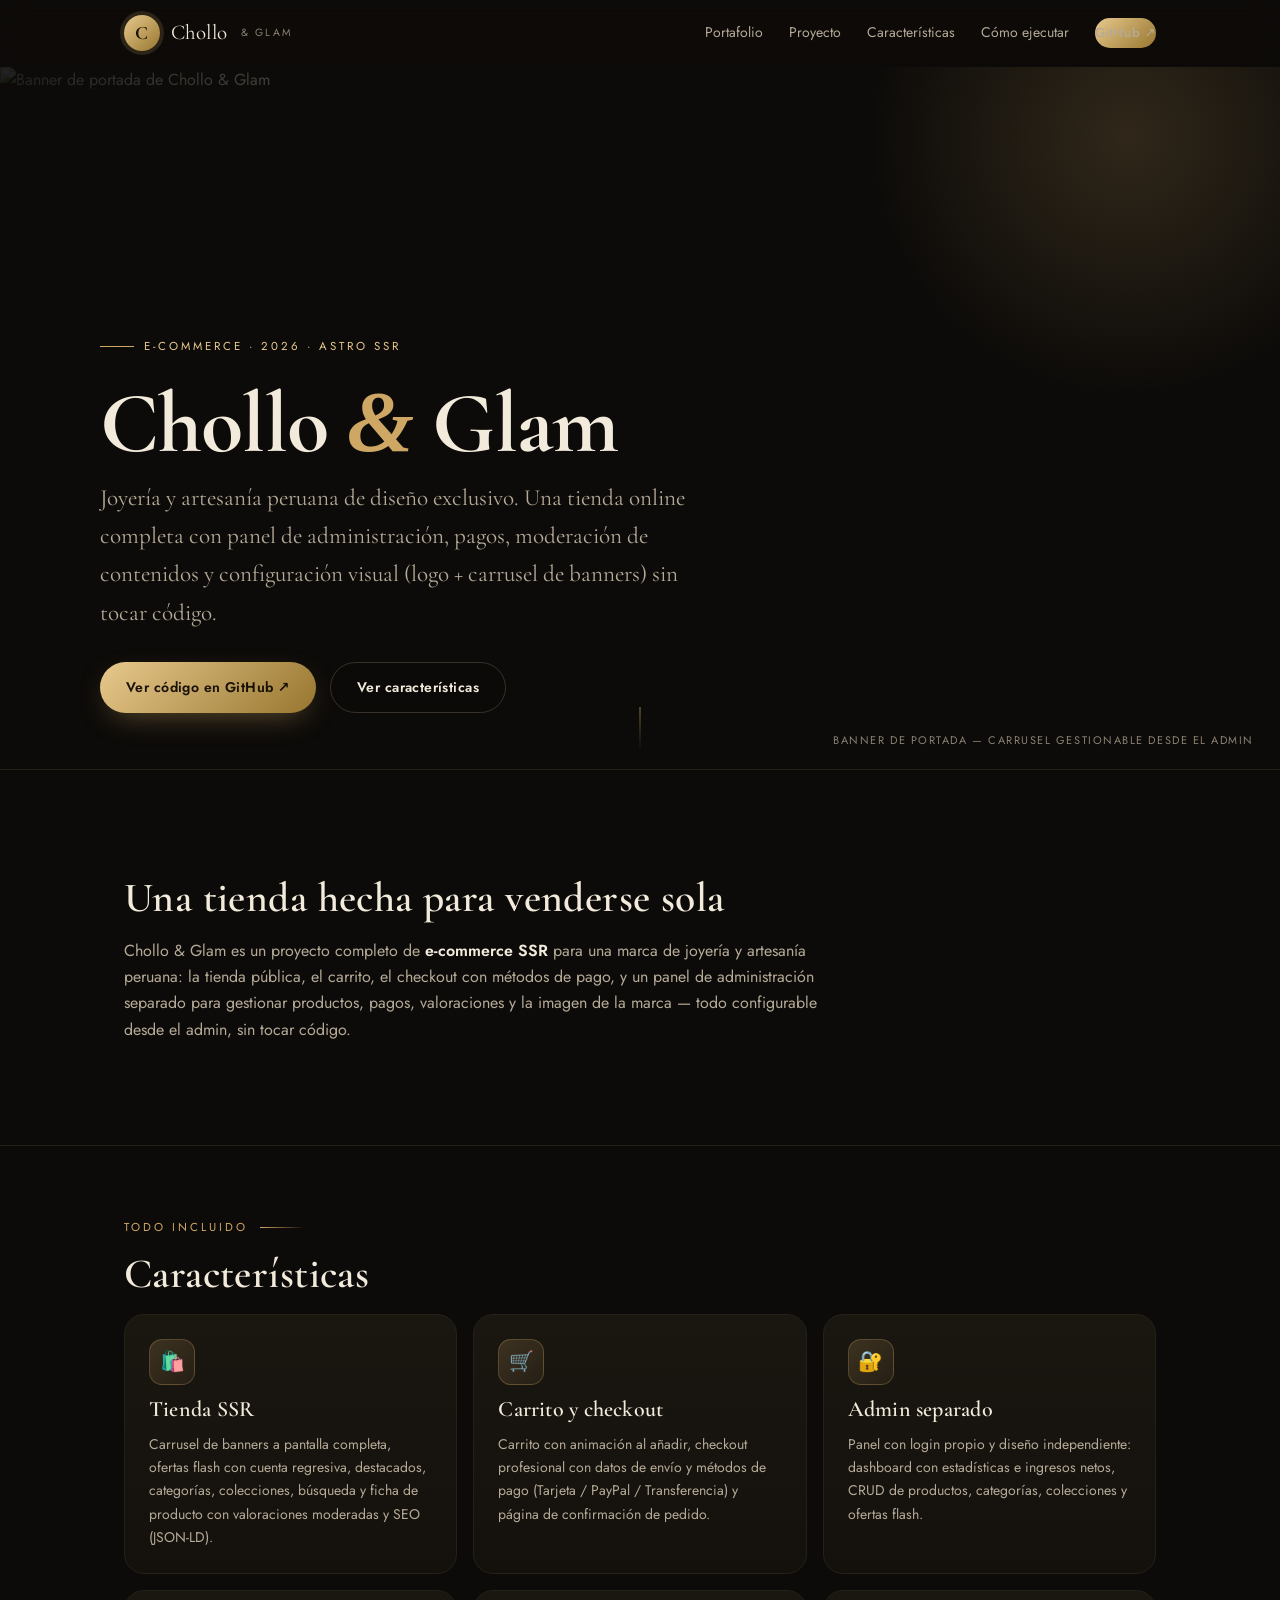
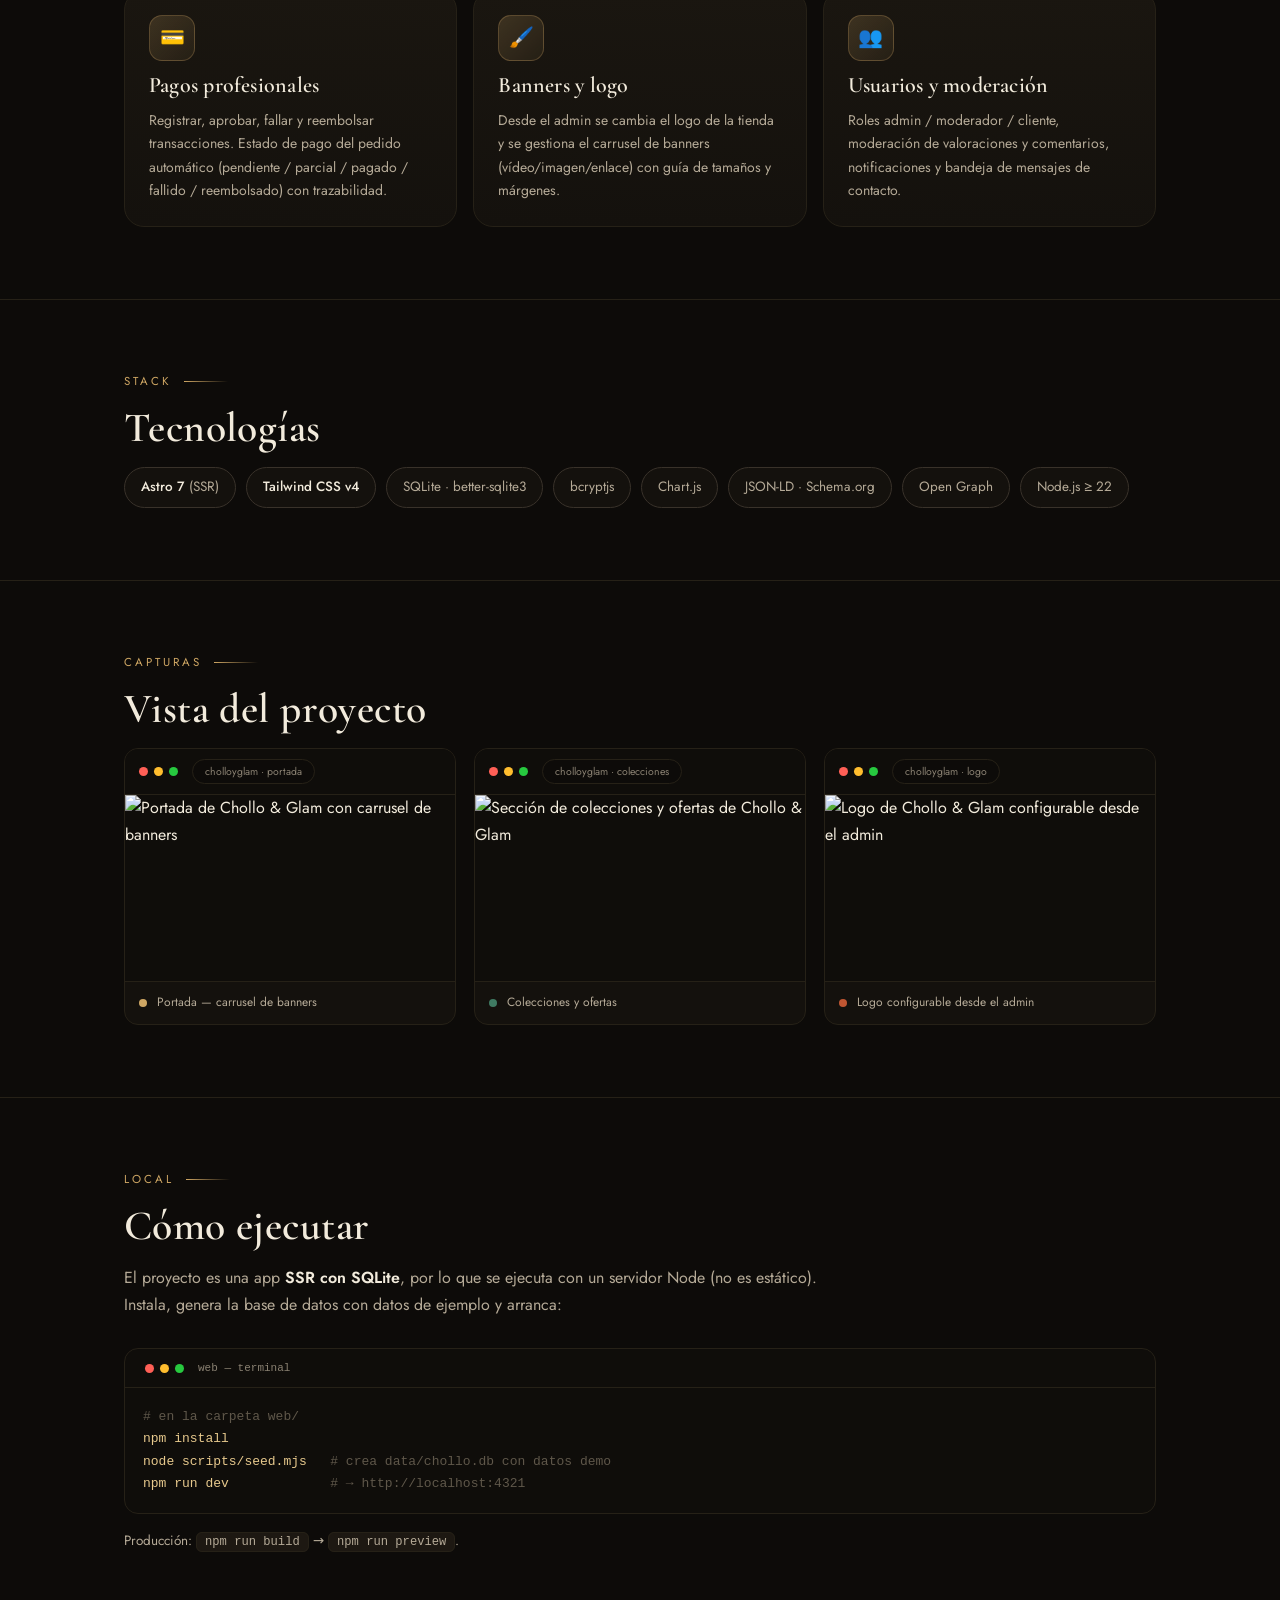
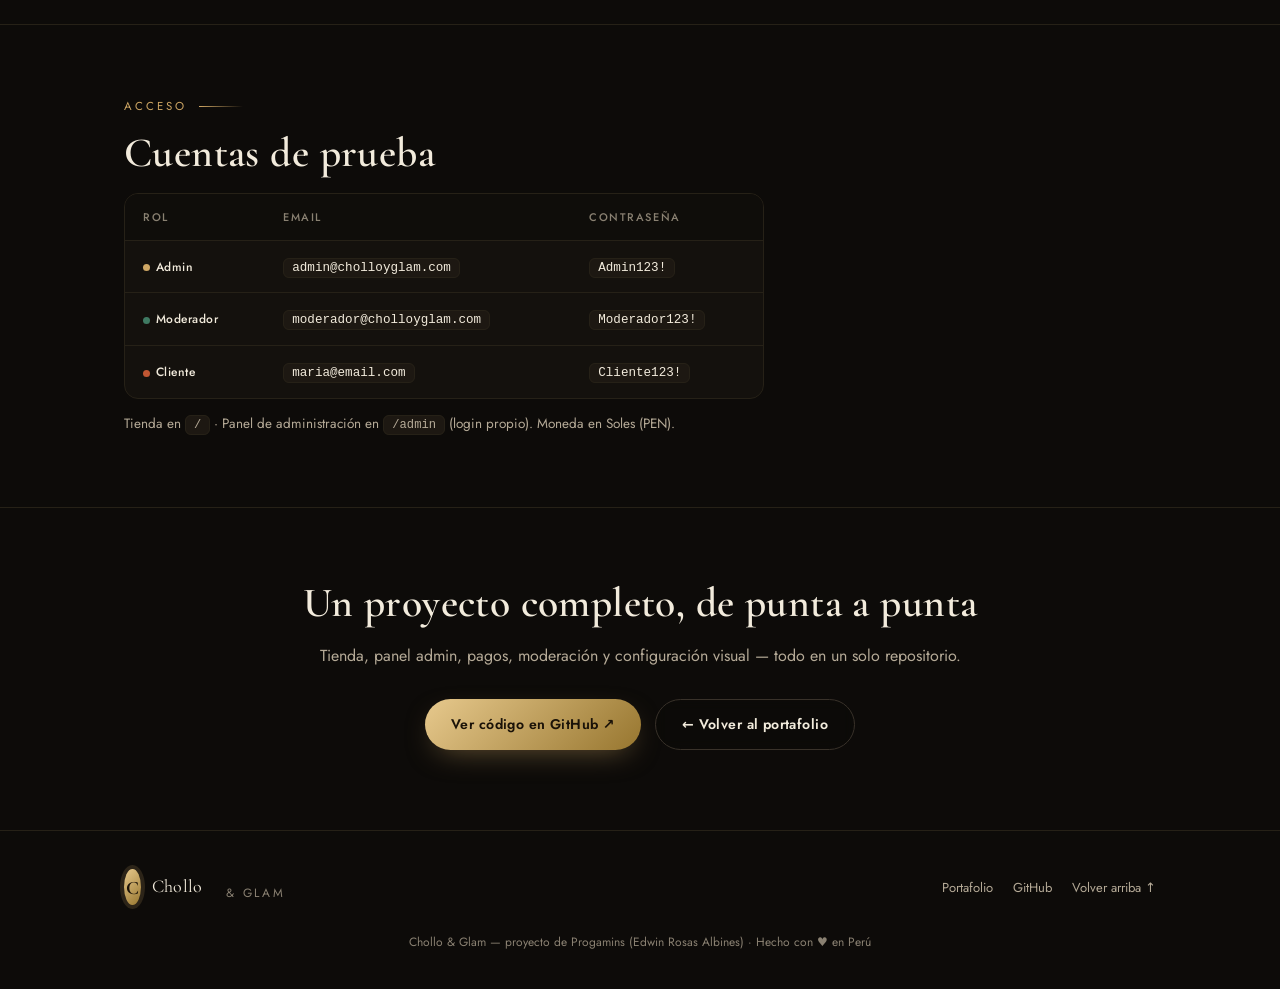
==== commit 84ca8c4f: "feat: paleta de colores cálida para la página de Chollo & Glam" ====
--- a/chollo/index.html
+++ b/chollo/index.html
@@ -6,7 +6,7 @@
 <title>Chollo &amp; Glam · Joyería y artesanía peruana · Proyecto</title>
 <meta name="description" content="Chollo & Glam — E-commerce de joyería peruana. Astro 7 SSR + Tailwind CSS v4 + SQLite. Tienda, panel admin con pagos, carrusel de banners y logo configurables.">
 <meta name="robots" content="index, follow">
-<meta name="theme-color" content="#0b0b0e">
+<meta name="theme-color" content="#0d0b09">
 <link rel="canonical" href="https://progamins.github.io/chollo/">
 <meta property="og:type" content="website">
 <meta property="og:title" content="Chollo & Glam · E-commerce de joyería peruana">
@@ -17,9 +17,9 @@
 <link href="https://fonts.googleapis.com/css2?family=Cormorant+Garamond:wght@400;500;600;700&family=Jost:wght@300;400;500;600;700&display=swap" rel="stylesheet">
 <style>
   :root{
-    --bg:#0b0b0e; --panel:#131318; --panel2:#191920; --line:#242430; --line-strong:#34343f;
-    --gold:#c8a25a; --gold-l:#e2c078; --gold-d:#8a6a2a; --bronce:#c05a34; --ande:#2f7a72;
-    --tx:#ece7dd; --mut:#a9a297; --dim:#77726a;
+    --bg:#0d0b09; --panel:#14110d; --panel2:#1a1610; --line:#262117; --line-strong:#39322a;
+    --gold:#cfa764; --gold-l:#e7c98d; --gold-d:#97762f; --bronce:#c05632; --ande:#3f7a62;
+    --tx:#f2ebdc; --mut:#b5aa97; --dim:#8a8172;
     --ease:cubic-bezier(0.16,1,0.30,1);
     --r-sm:10px; --r-md:14px; --r-lg:20px; --r-pill:999px;
   }
@@ -30,7 +30,7 @@
   a{color:var(--gold);text-decoration:none}
   a:hover{color:var(--gold-l)}
   img{display:block;max-width:100%}
-  ::selection{background:rgba(200,162,90,.30)}
+  ::selection{background:rgba(207,167,100,.32)}
   :focus-visible{outline:2px solid var(--gold);outline-offset:3px;border-radius:4px}
   .wrap{max-width:1080px;margin:0 auto;padding:0 24px}
   .gold{color:var(--gold)}
@@ -40,12 +40,12 @@
   .skip:focus{top:16px;color:var(--tx)}
 
   /* ── Nav ── */
-  nav{position:sticky;top:0;z-index:100;background:rgba(11,11,14,.82);backdrop-filter:blur(14px) saturate(160%);-webkit-backdrop-filter:blur(14px) saturate(160%);border-bottom:1px solid transparent;transition:border-color .3s,background .3s}
+  nav{position:sticky;top:0;z-index:100;background:rgba(13,11,9,.85);backdrop-filter:blur(14px) saturate(160%);-webkit-backdrop-filter:blur(14px) saturate(160%);border-bottom:1px solid transparent;transition:border-color .3s,background .3s}
   nav.scrolled{border-bottom-color:var(--line)}
   .nav-in{display:flex;align-items:center;justify-content:space-between;height:66px}
   .brand{display:flex;align-items:center;gap:11px;color:var(--tx);font-family:'Cormorant Garamond',serif;font-size:21px;letter-spacing:.02em}
   .brand small{font-family:'Jost',sans-serif;font-size:10.5px;letter-spacing:.22em;text-transform:uppercase;color:var(--dim);margin-left:2px}
-  .logo{width:36px;height:36px;border-radius:50%;display:flex;align-items:center;justify-content:center;font-family:'Cormorant Garamond',serif;font-weight:700;font-size:19px;color:#fff;background:linear-gradient(135deg,var(--gold-l),var(--gold-d));box-shadow:0 0 0 4px rgba(200,162,90,.14)}
+  .logo{width:36px;height:36px;border-radius:50%;display:flex;align-items:center;justify-content:center;font-family:'Cormorant Garamond',serif;font-weight:700;font-size:19px;color:#1a1208;background:linear-gradient(135deg,var(--gold-l),var(--gold-d));box-shadow:0 0 0 4px rgba(207,167,100,.16)}
   .nav-links{display:flex;align-items:center;gap:26px;font-size:14px}
   .nav-links a{color:var(--mut);position:relative;padding:4px 0;transition:color .2s}
   .nav-links a::after{content:"";position:absolute;left:0;bottom:-2px;width:100%;height:1px;background:var(--gold);transform:scaleX(0);transform-origin:left;transition:transform .25s var(--ease)}
@@ -61,9 +61,9 @@
   .hero{position:relative;min-height:78vh;display:flex;align-items:flex-end;overflow:hidden}
   .hero img.bg{position:absolute;inset:0;width:100%;height:100%;object-fit:cover;object-position:center}
   .hero::before{content:"";position:absolute;inset:0;z-index:1;background:
-    linear-gradient(90deg,rgba(11,11,14,.88) 0%,rgba(11,11,14,.55) 45%,rgba(11,11,14,.18) 75%),
-    linear-gradient(0deg,rgba(11,11,14,.92) 0%,rgba(11,11,14,.35) 40%,rgba(11,11,14,.05) 100%)}
-  .hero::after{content:"";position:absolute;z-index:1;top:-30%;right:-10%;width:560px;height:560px;border-radius:50%;background:radial-gradient(circle,rgba(200,162,90,.16),transparent 65%);pointer-events:none}
+    linear-gradient(90deg,rgba(13,11,9,.90) 0%,rgba(13,11,9,.58) 45%,rgba(13,11,9,.20) 75%),
+    linear-gradient(0deg,rgba(13,11,9,.93) 0%,rgba(13,11,9,.38) 40%,rgba(13,11,9,.06) 100%)}
+  .hero::after{content:"";position:absolute;z-index:1;top:-30%;right:-10%;width:560px;height:560px;border-radius:50%;background:radial-gradient(circle,rgba(207,167,100,.18),transparent 65%);pointer-events:none}
   .hero-in{position:relative;z-index:2;width:100%;padding:120px 0 56px}
   .hero-kick{display:inline-flex;align-items:center;gap:10px;font-size:11.5px;letter-spacing:.26em;text-transform:uppercase;color:var(--gold-l);margin-bottom:18px}
   .hero-kick::before{content:"";width:34px;height:1px;background:var(--gold)}
@@ -73,9 +73,9 @@
   .cta{display:flex;gap:14px;flex-wrap:wrap}
   .btn{display:inline-flex;align-items:center;gap:8px;border-radius:var(--r-pill);padding:13px 26px;font-size:14px;font-weight:600;letter-spacing:.03em;transition:transform .2s var(--ease),opacity .2s,border-color .2s;white-space:nowrap}
   .btn:hover{transform:translateY(-2px)}
-  .btn-gold{background:linear-gradient(135deg,var(--gold-l),var(--gold-d));color:#141009;box-shadow:0 10px 30px -12px rgba(200,162,90,.55)}
-  .btn-gold:hover{color:#141009;opacity:.92}
-  .btn-ghost{border:1px solid var(--line-strong);color:var(--tx);background:rgba(11,11,14,.35);backdrop-filter:blur(6px)}
+  .btn-gold{background:linear-gradient(135deg,var(--gold-l),var(--gold-d));color:#1a1208;box-shadow:0 10px 30px -12px rgba(207,167,100,.55)}
+  .btn-gold:hover{color:#1a1208;opacity:.92}
+  .btn-ghost{border:1px solid var(--line-strong);color:var(--tx);background:rgba(13,11,9,.38);backdrop-filter:blur(6px)}
   .btn-ghost:hover{border-color:var(--gold);color:var(--gold-l)}
   .hero-cap{position:absolute;right:26px;bottom:20px;z-index:2;font-size:11px;letter-spacing:.14em;text-transform:uppercase;color:var(--dim)}
   .scroll-hint{position:absolute;left:50%;bottom:18px;transform:translateX(-50%);z-index:2;width:1px;height:44px;background:linear-gradient(180deg,var(--gold),transparent);opacity:.7;animation:drift 2.4s var(--ease) infinite}
@@ -95,7 +95,7 @@
   .grid{display:grid;grid-template-columns:repeat(auto-fit,minmax(280px,1fr));gap:16px}
   .card{background:linear-gradient(180deg,var(--panel2),var(--panel));border:1px solid var(--line);border-radius:var(--r-lg);padding:24px;display:flex;flex-direction:column;gap:12px;transition:transform .3s var(--ease),border-color .3s,box-shadow .3s}
   .card:hover{transform:translateY(-4px);border-color:var(--line-strong);box-shadow:0 18px 44px -22px rgba(0,0,0,.65)}
-  .card .ic{width:46px;height:46px;border-radius:13px;display:flex;align-items:center;justify-content:center;font-size:20px;background:linear-gradient(135deg,rgba(200,162,90,.18),rgba(200,162,90,.06));border:1px solid rgba(200,162,90,.25)}
+  .card .ic{width:46px;height:46px;border-radius:13px;display:flex;align-items:center;justify-content:center;font-size:20px;background:linear-gradient(135deg,rgba(207,167,100,.20),rgba(207,167,100,.07));border:1px solid rgba(207,167,100,.28)}
   .card h3{font-size:22px}
   .card p{color:var(--mut);font-size:14px;flex:1}
 
@@ -109,24 +109,24 @@
   .shots{display:grid;grid-template-columns:repeat(auto-fit,minmax(300px,1fr));gap:18px}
   .shot{background:var(--panel);border:1px solid var(--line);border-radius:var(--r-md);overflow:hidden;transition:transform .3s var(--ease),border-color .3s,box-shadow .3s}
   .shot:hover{transform:translateY(-3px);border-color:var(--line-strong);box-shadow:0 18px 44px -22px rgba(0,0,0,.6)}
-  .shot .top{display:flex;align-items:center;gap:8px;padding:10px 14px;background:#0e0e13;border-bottom:1px solid var(--line)}
+  .shot .top{display:flex;align-items:center;gap:8px;padding:10px 14px;background:#0f0d0a;border-bottom:1px solid var(--line)}
   .shot .top .dots{display:flex;gap:6px}
   .shot .top .dots i{width:9px;height:9px;border-radius:50%;display:block}
   .shot .top .dots i:nth-child(1){background:#ff5f56}.shot .top .dots i:nth-child(2){background:#ffbd2e}.shot .top .dots i:nth-child(3){background:#27c93f}
   .shot .top .url{font-size:10.5px;color:var(--dim);background:var(--bg);border:1px solid var(--line);border-radius:var(--r-pill);padding:3px 12px;margin-left:6px;white-space:nowrap;overflow:hidden;text-overflow:ellipsis;max-width:180px}
-  .shot img{width:100%;aspect-ratio:16/9;object-fit:cover;object-position:center top;display:block;background:#0e0e13}
+  .shot img{width:100%;aspect-ratio:16/9;object-fit:cover;object-position:center top;display:block;background:#0f0d0a}
   .shot .bar{display:flex;align-items:center;gap:10px;padding:11px 14px;border-top:1px solid var(--line);font-size:12px;color:var(--mut)}
   .shot .bar .dot{width:8px;height:8px;border-radius:50%;flex-shrink:0}
 
   /* ── Terminal / code ── */
-  .term{background:#0e0e13;border:1px solid var(--line);border-radius:var(--r-md);overflow:hidden}
+  .term{background:#0f0d0a;border:1px solid var(--line);border-radius:var(--r-md);overflow:hidden}
   .term .tbar{display:flex;align-items:center;gap:8px;padding:10px 14px;border-bottom:1px solid var(--line);font-size:11px;color:var(--dim)}
   .term .tbar .dots{display:flex;gap:6px}
   .term .tbar .dots i{width:9px;height:9px;border-radius:50%;display:block}
   .term .tbar .dots i:nth-child(1){background:#ff5f56}.term .tbar .dots i:nth-child(2){background:#ffbd2e}.term .tbar .dots i:nth-child(3){background:#27c93f}
   .term .tbar span{margin-left:6px;font-family:ui-monospace,SFMono-Regular,Menlo,monospace}
-  pre{background:transparent;padding:18px;overflow-x:auto;font-size:13px;line-height:1.7;color:#d9d4c8;font-family:ui-monospace,SFMono-Regular,Menlo,monospace}
-  pre .c{color:#5c5c66}
+  pre{background:transparent;padding:18px;overflow-x:auto;font-size:13px;line-height:1.7;color:#d8cfbe;font-family:ui-monospace,SFMono-Regular,Menlo,monospace}
+  pre .c{color:#5f574a}
   pre .cmd{color:var(--gold-l)}
 
   /* ── Table (demo accounts) ── */
@@ -134,8 +134,8 @@
   table{width:100%;border-collapse:collapse;font-size:14px}
   th,td{text-align:left;padding:14px 18px;border-bottom:1px solid var(--line)}
   tr:last-child td{border-bottom:0}
-  th{color:var(--dim);font-weight:500;font-size:11px;text-transform:uppercase;letter-spacing:.14em;background:#0e0e13}
-  code{background:#1b1b22;border:1px solid var(--line);border-radius:6px;padding:2px 8px;font-size:.9em;font-family:ui-monospace,SFMono-Regular,Menlo,monospace}
+  th{color:var(--dim);font-weight:500;font-size:11px;text-transform:uppercase;letter-spacing:.14em;background:#0f0d0a}
+  code{background:#1d1812;border:1px solid var(--line);border-radius:6px;padding:2px 8px;font-size:.9em;font-family:ui-monospace,SFMono-Regular,Menlo,monospace}
   .role{display:inline-flex;align-items:center;gap:6px;font-size:12px;font-weight:500;letter-spacing:.04em}
   .role::before{content:"";width:7px;height:7px;border-radius:50%}
   .role-admin::before{background:var(--gold)}
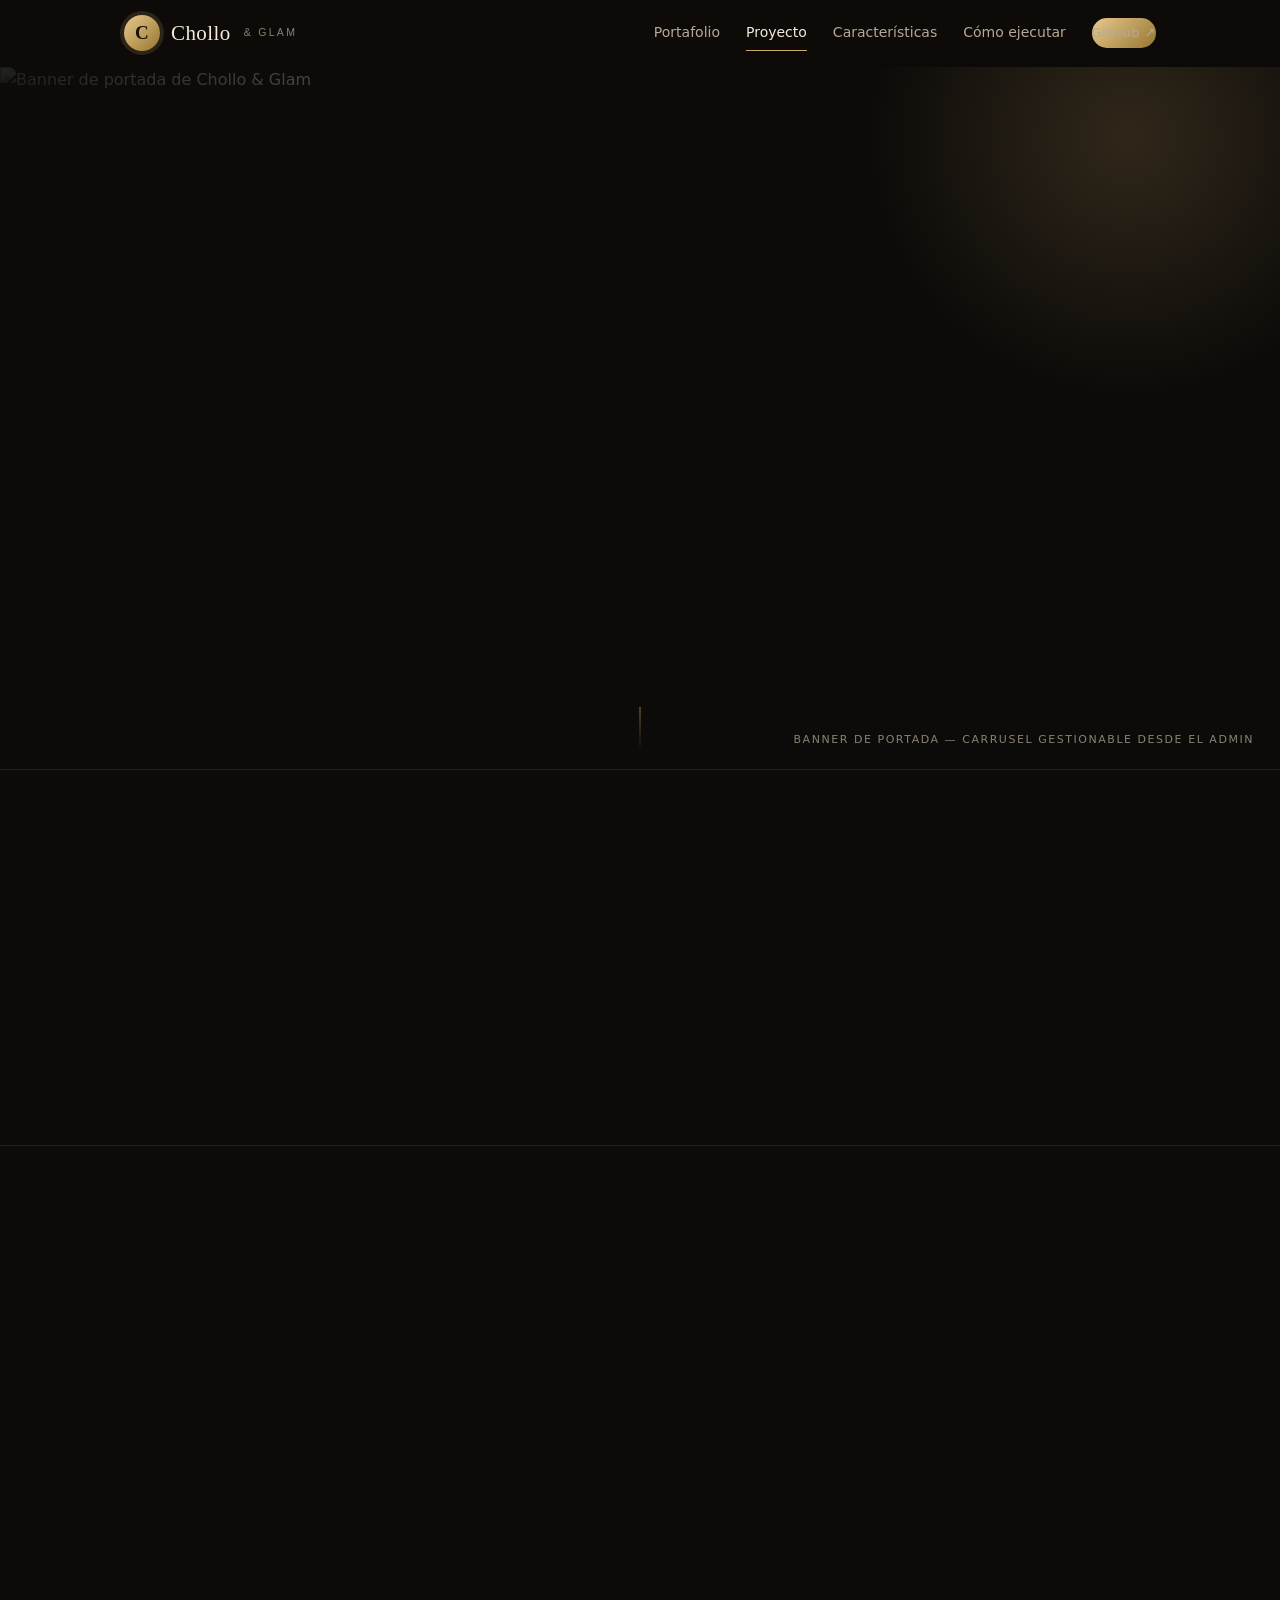
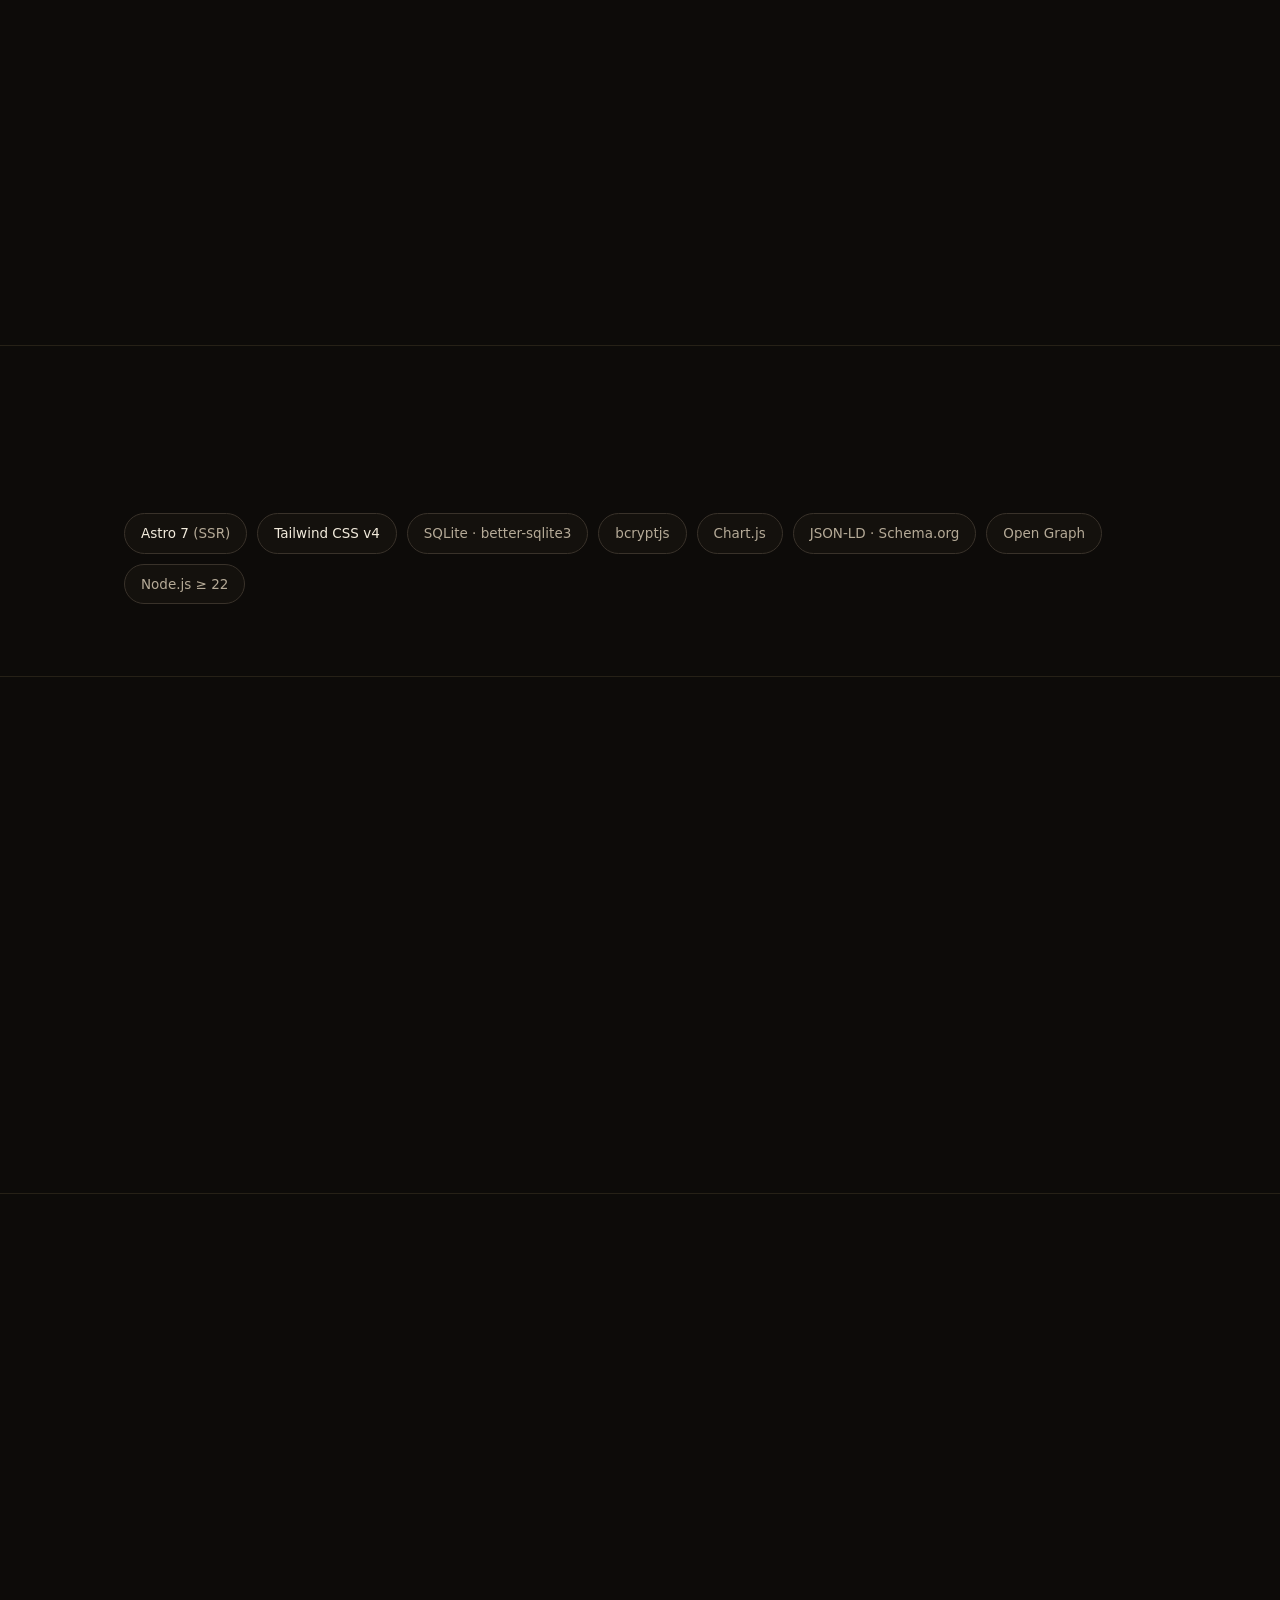
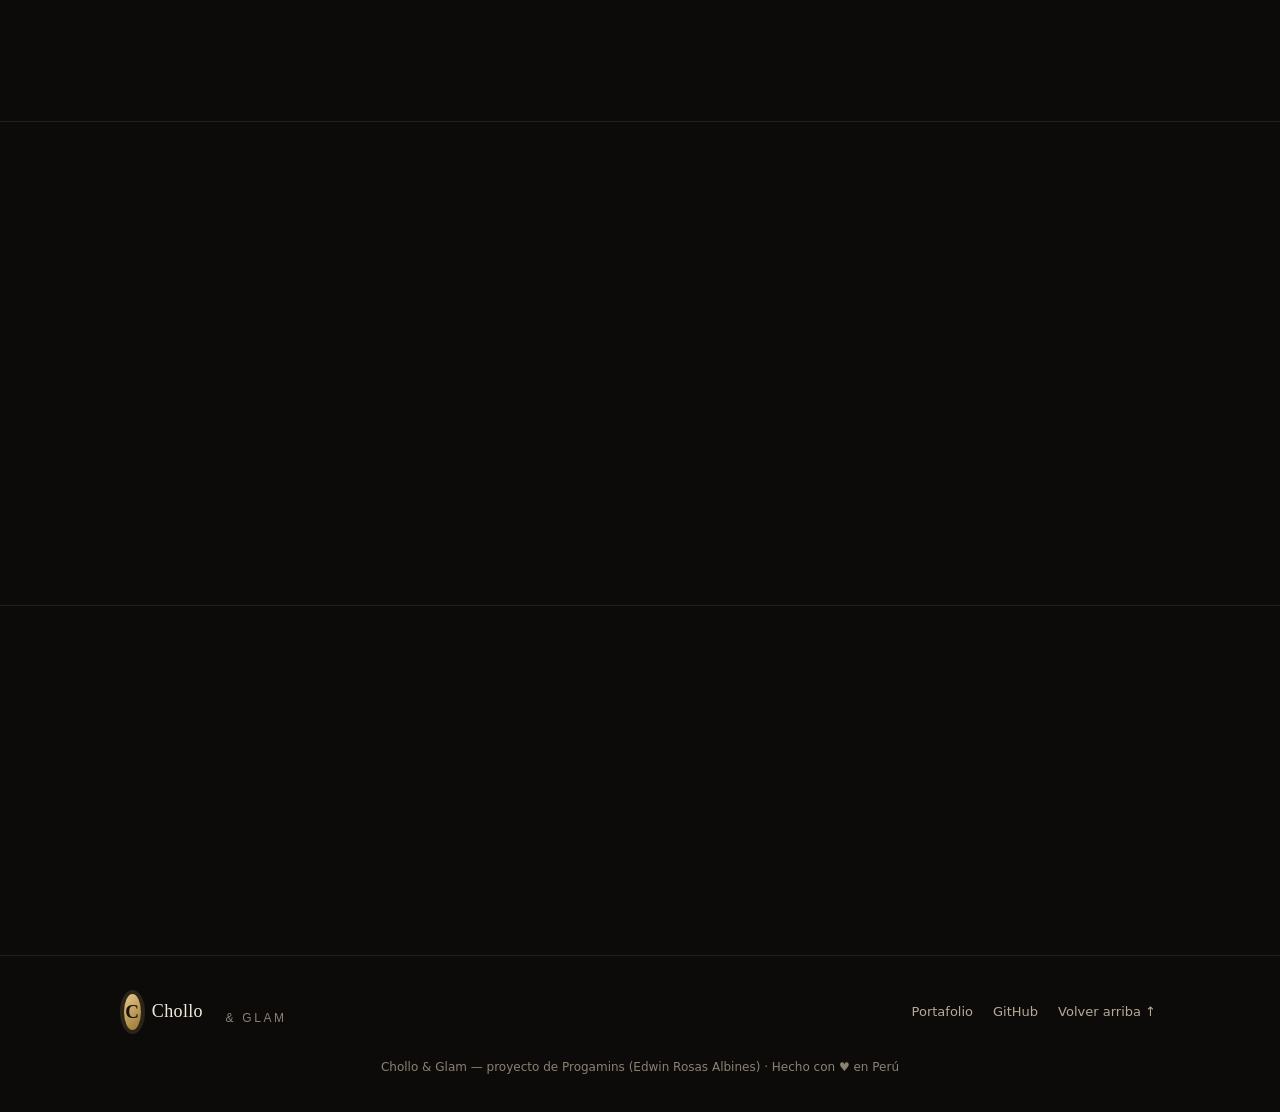
==== commit c435a521: "security+pro: CSP con hash, referrer policy, 404 de marca, MIT y limpieza de codigo muerto Seguridad" ====
--- a/chollo/index.html
+++ b/chollo/index.html
@@ -3,6 +3,8 @@
 <head>
 <meta charset="UTF-8">
 <meta name="viewport" content="width=device-width, initial-scale=1.0">
+<meta http-equiv="Content-Security-Policy" content="default-src 'self'; script-src 'self' 'sha256-OtxVtqR4THpoDP1mdbJZcQZ43CVd7FTSJdVZwkFIhr4='; style-src 'self' 'unsafe-inline' https://fonts.googleapis.com; font-src 'self' https://fonts.gstatic.com; img-src 'self' https: data:; connect-src 'self' https://api.github.com; object-src 'none'; base-uri 'self'; form-action 'self'">
+<meta name="referrer" content="strict-origin-when-cross-origin">
 <title>Chollo &amp; Glam · Joyería y artesanía peruana · Proyecto</title>
 <meta name="description" content="Chollo & Glam — E-commerce de joyería peruana. Astro 7 SSR + Tailwind CSS v4 + SQLite. Tienda, panel admin con pagos, carrusel de banners y logo configurables.">
 <meta name="robots" content="index, follow">
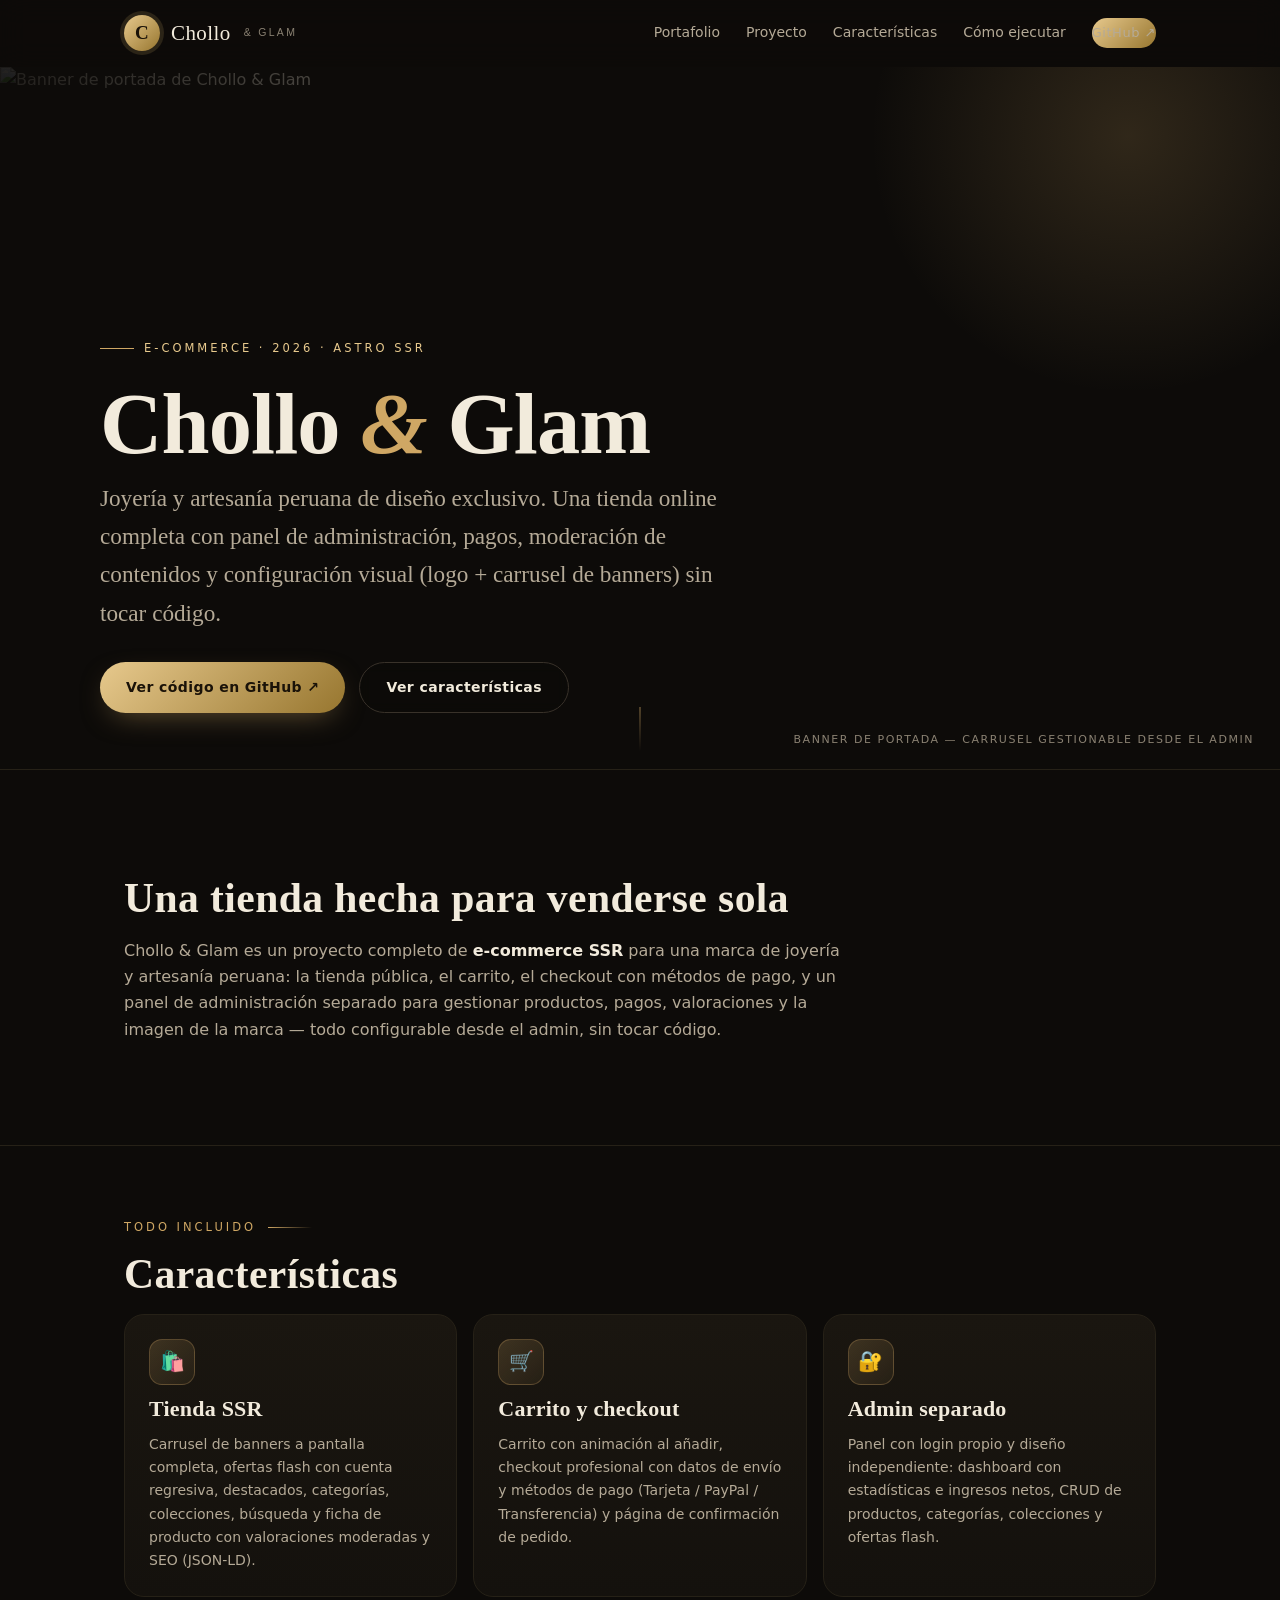
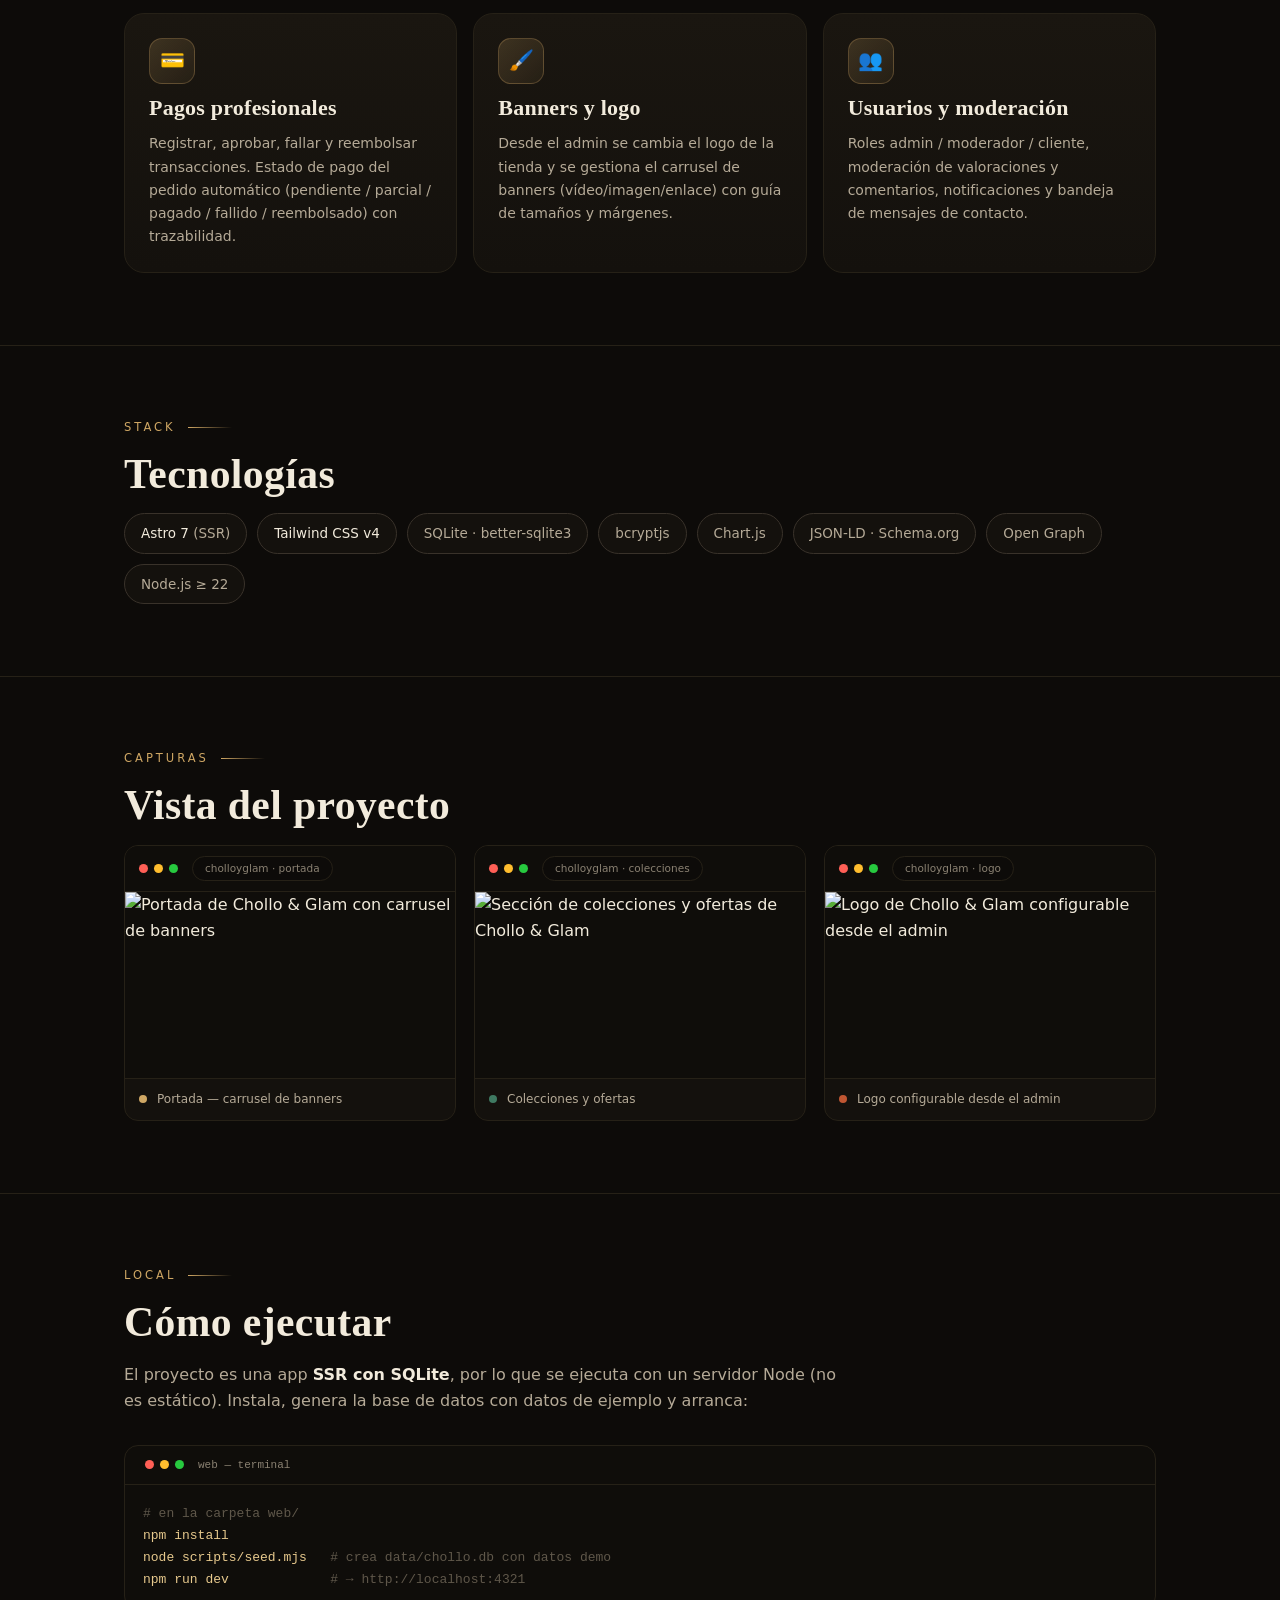
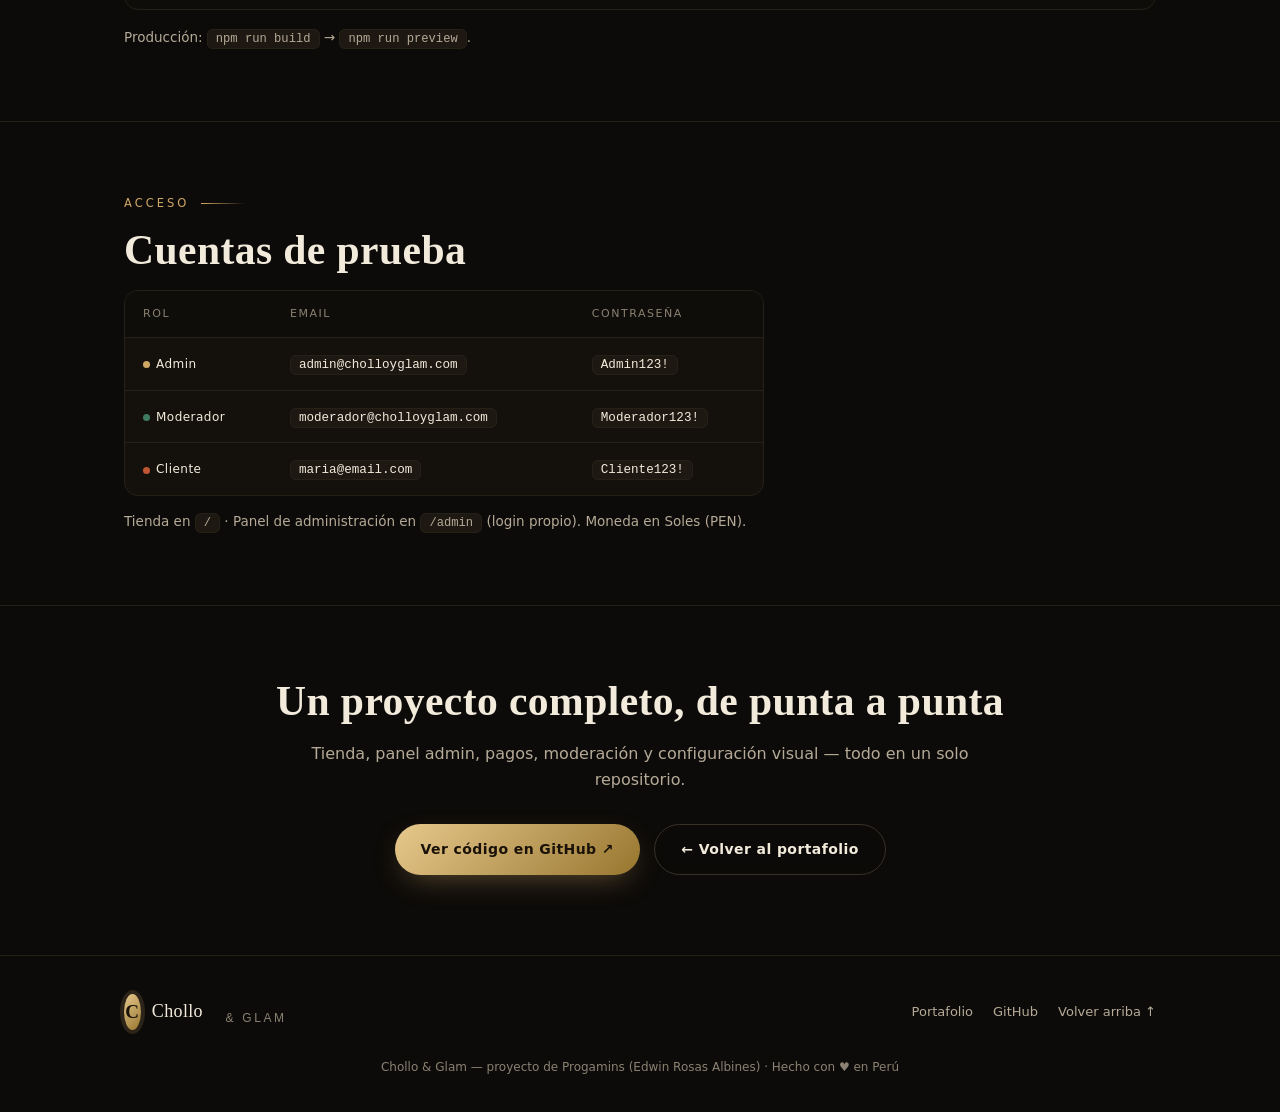
==== commit b72ba8fa: "fix(critical): pagina en blanco — CSP bloqueaba el script inline por hash incorrecto Causa raiz: el " ====
--- a/chollo/index.html
+++ b/chollo/index.html
@@ -3,8 +3,9 @@
 <head>
 <meta charset="UTF-8">
 <meta name="viewport" content="width=device-width, initial-scale=1.0">
-<meta http-equiv="Content-Security-Policy" content="default-src 'self'; script-src 'self' 'sha256-OtxVtqR4THpoDP1mdbJZcQZ43CVd7FTSJdVZwkFIhr4='; style-src 'self' 'unsafe-inline' https://fonts.googleapis.com; font-src 'self' https://fonts.gstatic.com; img-src 'self' https: data:; connect-src 'self' https://api.github.com; object-src 'none'; base-uri 'self'; form-action 'self'">
+<meta http-equiv="Content-Security-Policy" content="default-src 'self'; script-src 'self'; style-src 'self' 'unsafe-inline' https://fonts.googleapis.com; font-src 'self' https://fonts.gstatic.com; img-src 'self' https: data:; connect-src 'self' https://api.github.com; object-src 'none'; base-uri 'self'; form-action 'self'">
 <meta name="referrer" content="strict-origin-when-cross-origin">
+  <noscript><style>.reveal{opacity:1 !important;transform:none !important}</style></noscript>
 <title>Chollo &amp; Glam · Joyería y artesanía peruana · Proyecto</title>
 <meta name="description" content="Chollo & Glam — E-commerce de joyería peruana. Astro 7 SSR + Tailwind CSS v4 + SQLite. Tienda, panel admin con pagos, carrusel de banners y logo configurables.">
 <meta name="robots" content="index, follow">
@@ -317,50 +318,6 @@
   </div>
 </footer>
 
-<script>
-(function () {
-  "use strict";
-
-  // Nav: estado al hacer scroll
-  var nav = document.getElementById("nav");
-  function onScroll() {
-    if (nav) nav.classList.toggle("scrolled", window.scrollY > 8);
-  }
-  window.addEventListener("scroll", onScroll, { passive: true });
-  onScroll();
-
-  // Reveal on scroll
-  var reveals = document.querySelectorAll(".reveal");
-  var REDUCED = window.matchMedia("(prefers-reduced-motion: reduce)").matches;
-  if ("IntersectionObserver" in window && !REDUCED) {
-    var io = new IntersectionObserver(function (entries) {
-      entries.forEach(function (en) {
-        if (!en.isIntersecting) return;
-        en.target.classList.add("in");
-        io.unobserve(en.target);
-      });
-    }, { threshold: 0.12, rootMargin: "0px 0px -40px 0px" });
-    reveals.forEach(function (el) { io.observe(el); });
-  } else {
-    reveals.forEach(function (el) { el.classList.add("in"); });
-  }
-
-  // Scroll spy para el nav
-  var links = document.querySelectorAll(".nav-links a[href^='#']");
-  var sections = document.querySelectorAll("section[id]");
-  if ("IntersectionObserver" in window && links.length) {
-    var spy = new IntersectionObserver(function (entries) {
-      entries.forEach(function (en) {
-        if (!en.isIntersecting) return;
-        var id = en.target.getAttribute("id");
-        links.forEach(function (a) {
-          a.classList.toggle("active", a.getAttribute("href") === "#" + id);
-        });
-      });
-    }, { rootMargin: "-38% 0px -55% 0px" });
-    sections.forEach(function (s) { spy.observe(s); });
-  }
-})();
-</script>
+<script src="/assets/js/chollo.js"></script>
 </body>
 </html>
